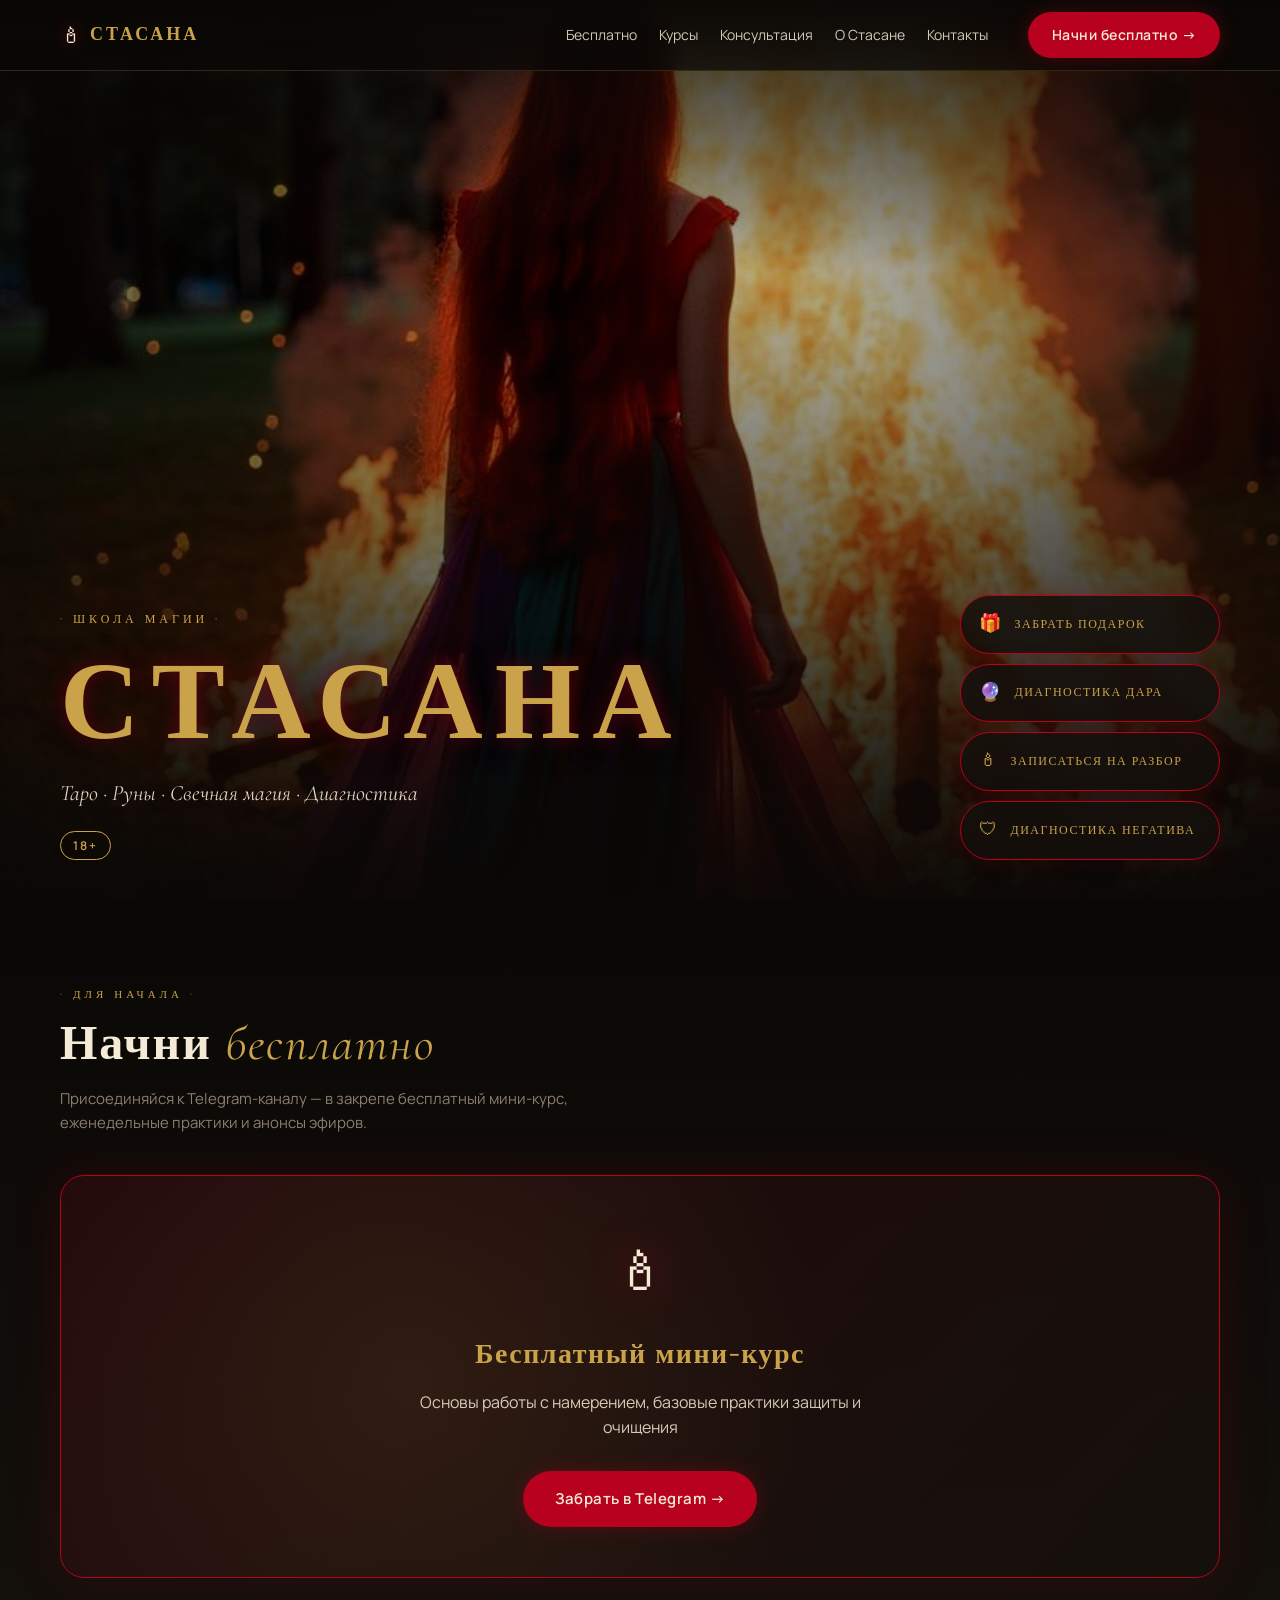
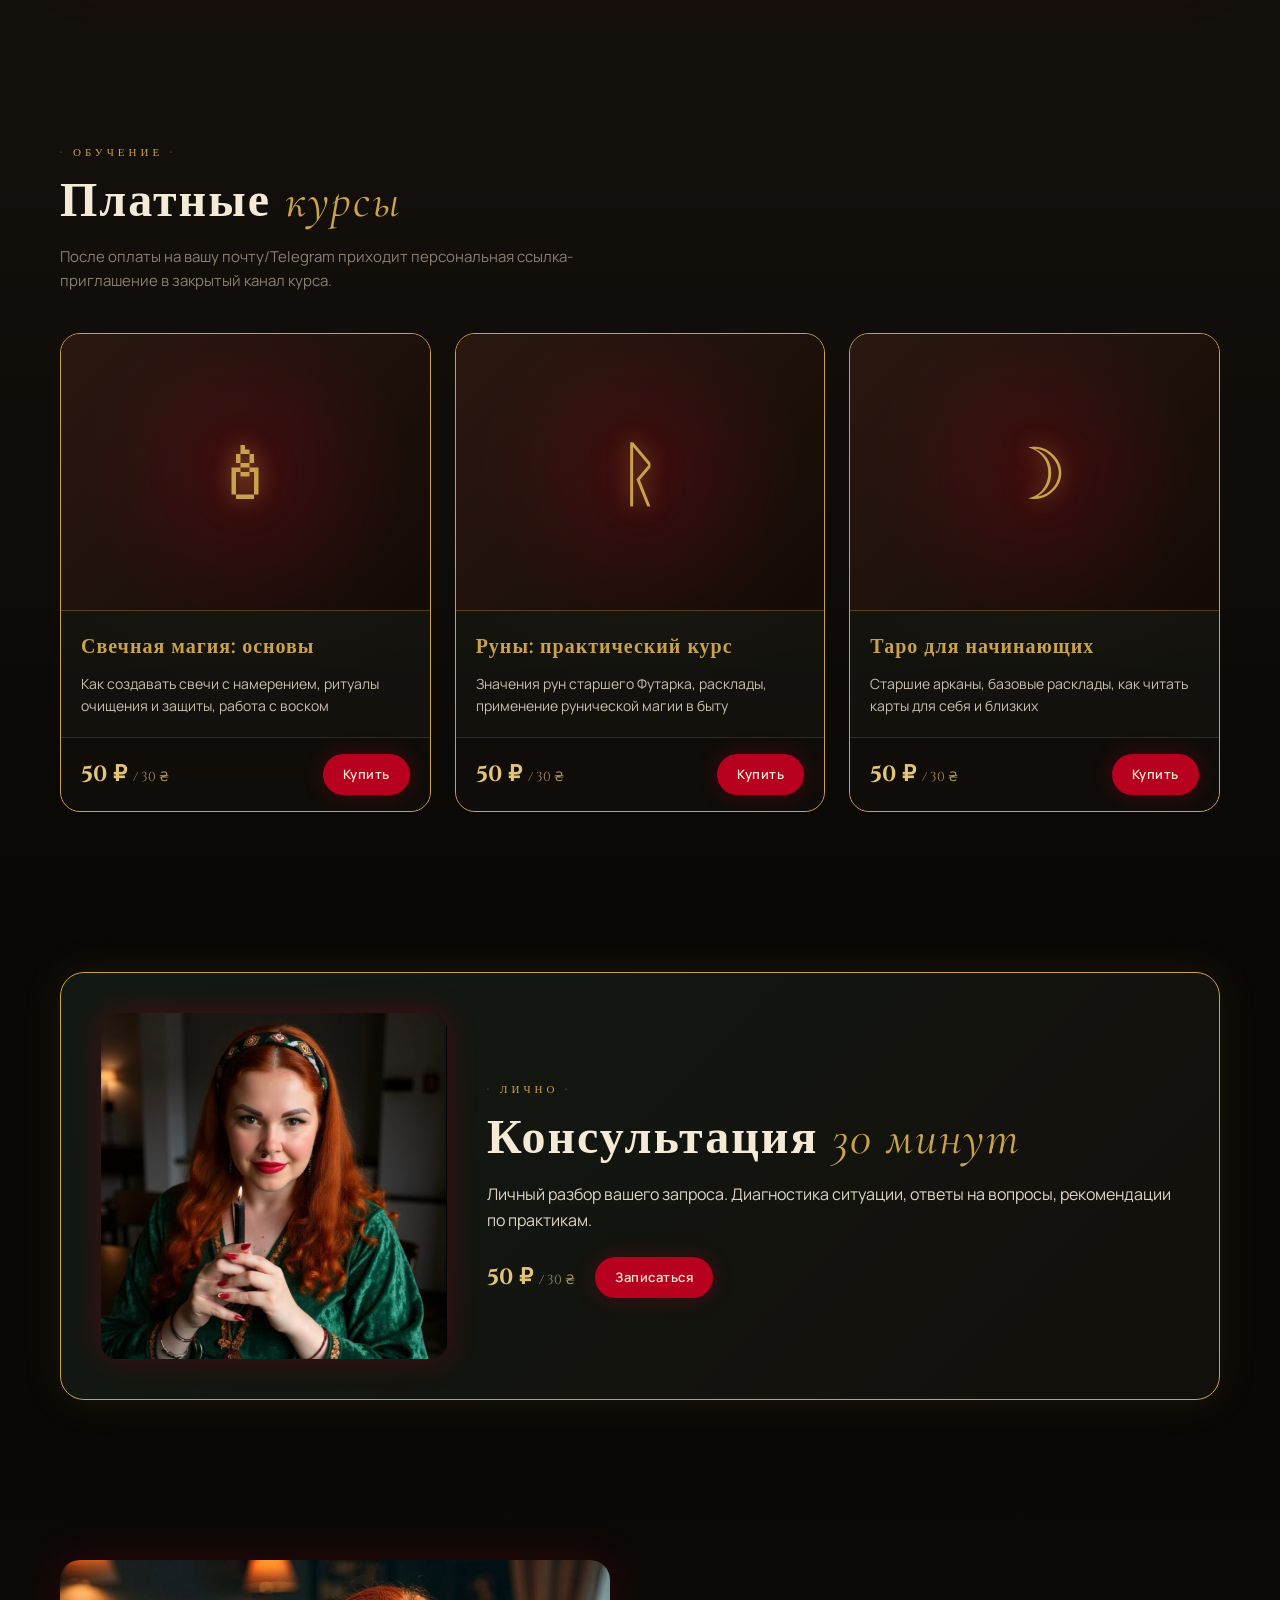
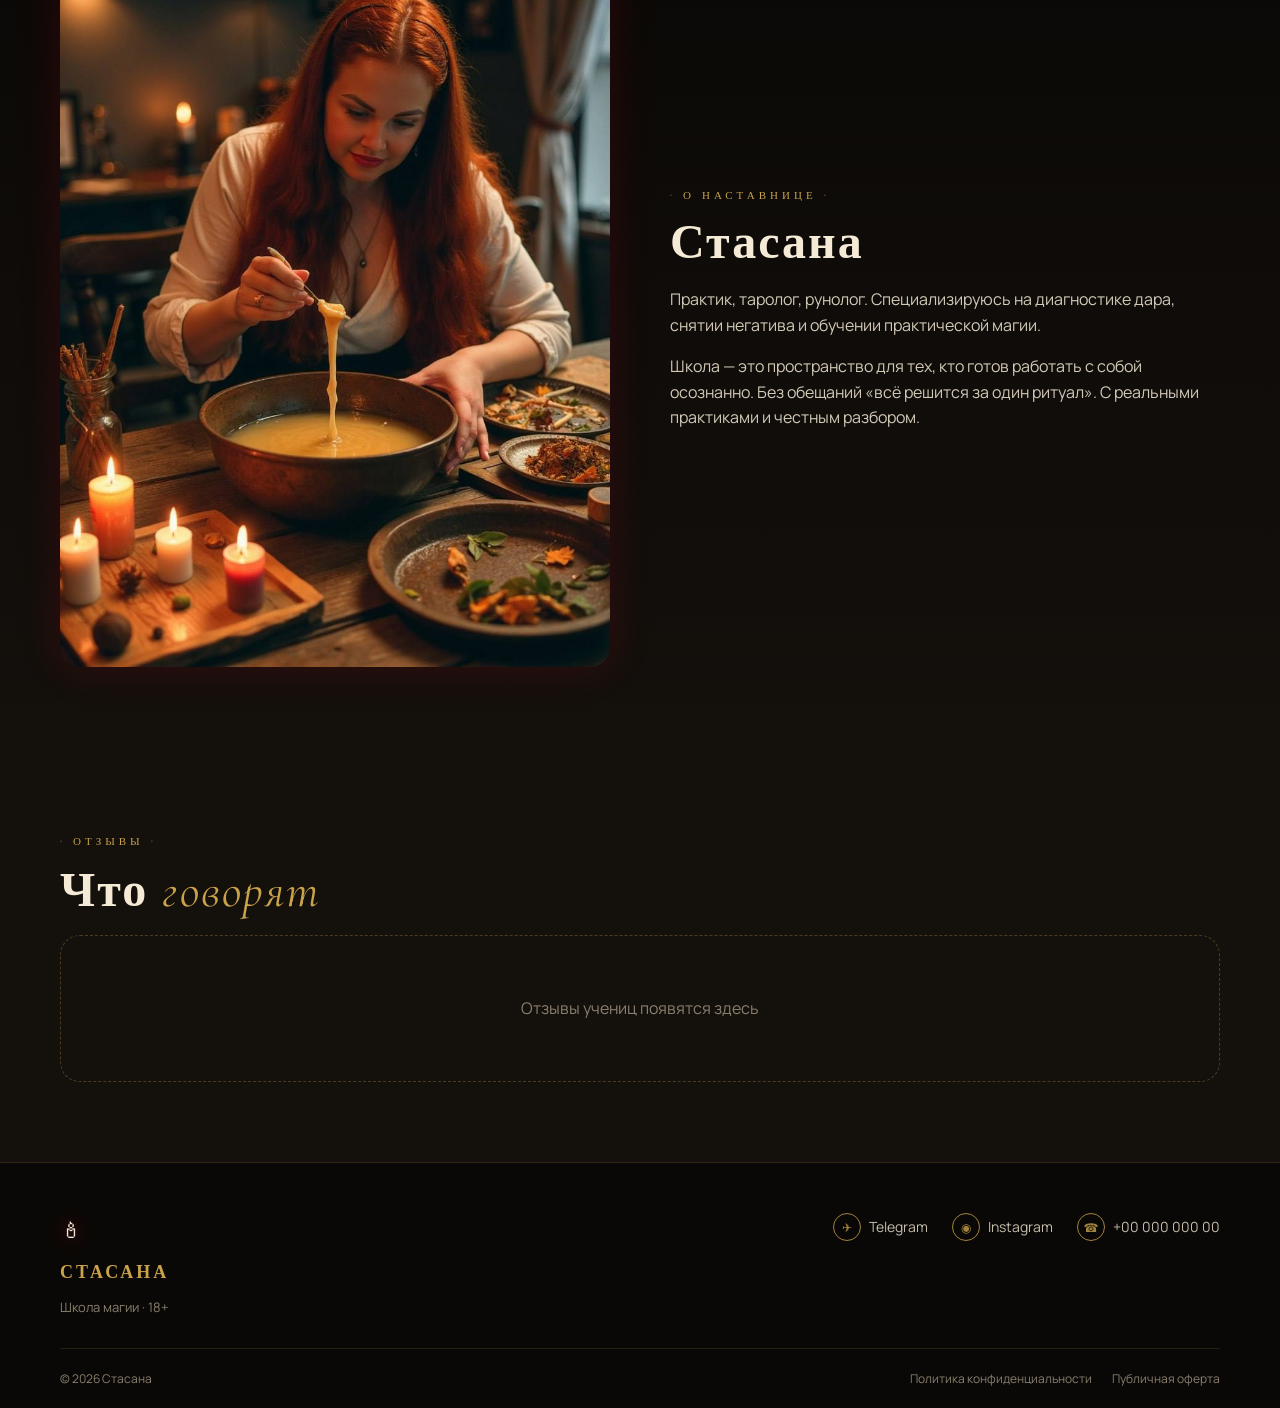
==== index.html @ 8d6b0bc3 "Локальные правки от 7 ноября (бэкап)" ====
<!doctype html>
<html lang="ru">
<head>
<meta charset="utf-8">
<meta name="viewport" content="width=device-width,initial-scale=1,viewport-fit=cover">
<meta name="theme-color" content="#0a0806">
<meta name="description" content="Школа магии Стасаны. Таро, руны, свечная магия, диагностика дара и ритуалы. 18+">
<title>Стасана · Школа магии</title>
<link rel="preconnect" href="https://fonts.googleapis.com">
<link rel="preconnect" href="https://fonts.gstatic.com" crossorigin>
<link href="https://fonts.googleapis.com/css2?family=Cinzel:wght@500;700&family=Cormorant+Garamond:ital,wght@0,400;0,600;1,400&family=Manrope:wght@400;500;600&display=swap" rel="stylesheet">
<link rel="stylesheet" href="styles.css">
</head>
<body>

<!-- ДВЕРИ: открываются сами при загрузке -->
<div class="doors" id="doors" aria-hidden="true">
  <div class="door door-left">
    <div class="door-ornament">
      <svg viewBox="0 0 100 300" xmlns="http://www.w3.org/2000/svg">
        <path d="M50 20 L80 50 L80 250 L50 280 L20 250 L20 50 Z" fill="none" stroke="#C9A24A" stroke-width="1.2"/>
        <circle cx="50" cy="90" r="18" fill="none" stroke="#C9A24A" stroke-width="1"/>
        <path d="M50 75 L65 90 L50 105 L35 90 Z" fill="none" stroke="#C9A24A" stroke-width="0.8"/>
        <circle cx="50" cy="90" r="4" fill="#C9A24A"/>
        <line x1="50" y1="130" x2="50" y2="230" stroke="#C9A24A" stroke-width="0.8"/>
        <circle cx="50" cy="150" r="3" fill="#C9A24A"/>
        <circle cx="50" cy="180" r="3" fill="#C9A24A"/>
        <circle cx="50" cy="210" r="3" fill="#C9A24A"/>
      </svg>
    </div>
    <div class="door-handle"></div>
  </div>
  <div class="door door-right">
    <div class="door-ornament">
      <svg viewBox="0 0 100 300" xmlns="http://www.w3.org/2000/svg">
        <path d="M50 20 L80 50 L80 250 L50 280 L20 250 L20 50 Z" fill="none" stroke="#C9A24A" stroke-width="1.2"/>
        <circle cx="50" cy="90" r="18" fill="none" stroke="#C9A24A" stroke-width="1"/>
        <path d="M50 75 L65 90 L50 105 L35 90 Z" fill="none" stroke="#C9A24A" stroke-width="0.8"/>
        <circle cx="50" cy="90" r="4" fill="#C9A24A"/>
        <line x1="50" y1="130" x2="50" y2="230" stroke="#C9A24A" stroke-width="0.8"/>
        <circle cx="50" cy="150" r="3" fill="#C9A24A"/>
        <circle cx="50" cy="180" r="3" fill="#C9A24A"/>
        <circle cx="50" cy="210" r="3" fill="#C9A24A"/>
      </svg>
    </div>
    <div class="door-handle"></div>
  </div>
</div>

<!-- ВЕРХНЯЯ НАВИГАЦИЯ (sticky) -->
<header class="header" id="header">
  <div class="header-inner">
    <a href="#top" class="brand">
      <span class="brand-flame">🕯</span>
      <span class="brand-name">СТАСАНА</span>
    </a>
    <nav class="nav" id="nav">
      <a href="#free">Бесплатно</a>
      <a href="#courses">Курсы</a>
      <a href="#consult">Консультация</a>
      <a href="#about">О Стасане</a>
      <a href="#contacts">Контакты</a>
    </nav>
    <a href="https://t.me/" target="_blank" rel="noopener" class="btn btn-free-top" id="free-top">Начни бесплатно →</a>
    <button class="burger" id="burger" aria-label="Меню" aria-expanded="false">
      <span></span><span></span><span></span>
    </button>
  </div>
</header>

<main id="top">

<!-- HERO: фото костра + имя + боковые CTA -->
<section class="hero">
  <div class="hero-bg">
    <img src="assets/stasana-fire-hero.jpg" alt="" class="hero-img">
    <div class="hero-vignette"></div>
  </div>
  <div class="hero-content">
    <div class="hero-text">
      <span class="hero-eyebrow">· Школа магии ·</span>
      <h1 class="hero-title">СТАСАНА</h1>
      <p class="hero-sub">Таро · Руны · Свечная магия · Диагностика</p>
      <span class="hero-age">18+</span>
    </div>
    <aside class="side-cta" aria-label="Быстрые действия">
      <a href="https://t.me/" target="_blank" rel="noopener" class="cta cta-gift">
        <span class="cta-icon">🎁</span>
        <span class="cta-label">Забрать подарок</span>
      </a>
      <a href="https://t.me/" target="_blank" rel="noopener" class="cta cta-diag">
        <span class="cta-icon">🔮</span>
        <span class="cta-label">Диагностика дара</span>
      </a>
      <a href="https://t.me/" target="_blank" rel="noopener" class="cta cta-razbor">
        <span class="cta-icon">🕯</span>
        <span class="cta-label">Записаться на разбор</span>
      </a>
      <a href="https://t.me/" target="_blank" rel="noopener" class="cta cta-neg">
        <span class="cta-icon">🛡</span>
        <span class="cta-label">Диагностика негатива</span>
      </a>
    </aside>
  </div>
</section>

<!-- БЕСПЛАТНО -->
<section class="section section-free" id="free">
  <div class="wrap">
    <span class="eyebrow">· Для начала ·</span>
    <h2 class="h2">Начни <em>бесплатно</em></h2>
    <p class="section-sub">Присоединяйся к Telegram-каналу — в закрепе бесплатный мини-курс, еженедельные практики и анонсы эфиров.</p>
    <div class="free-card">
      <div class="free-card-inner">
        <div class="free-icon">🕯</div>
        <h3>Бесплатный мини-курс</h3>
        <p>Основы работы с намерением, базовые практики защиты и очищения</p>
        <a href="https://t.me/" target="_blank" rel="noopener" class="btn btn-big">Забрать в Telegram →</a>
      </div>
    </div>
  </div>
</section>

<!-- ПЛАТНЫЕ КУРСЫ -->
<section class="section section-courses" id="courses">
  <div class="wrap">
    <span class="eyebrow">· Обучение ·</span>
    <h2 class="h2">Платные <em>курсы</em></h2>
    <p class="section-sub">После оплаты на вашу почту/Telegram приходит персональная ссылка-приглашение в закрытый канал курса.</p>
    <div class="courses-grid">
      <article class="course">
        <div class="course-art" data-course="candle">
          <span class="course-glyph">🕯</span>
        </div>
        <h3 class="course-title">Свечная магия: основы</h3>
        <p class="course-desc">Как создавать свечи с намерением, ритуалы очищения и защиты, работа с воском</p>
        <div class="course-foot">
          <span class="course-price">50 ₽ <small>/ 30 ₴</small></span>
          <button class="btn btn-buy" data-product="course_candle" data-name="Свечная магия: основы" data-price="50 ₽ / 30 ₴">Купить</button>
        </div>
      </article>
      <article class="course">
        <div class="course-art" data-course="runes">
          <span class="course-glyph">ᚱ</span>
        </div>
        <h3 class="course-title">Руны: практический курс</h3>
        <p class="course-desc">Значения рун старшего Футарка, расклады, применение рунической магии в быту</p>
        <div class="course-foot">
          <span class="course-price">50 ₽ <small>/ 30 ₴</small></span>
          <button class="btn btn-buy" data-product="course_runes" data-name="Руны: практический курс" data-price="50 ₽ / 30 ₴">Купить</button>
        </div>
      </article>
      <article class="course">
        <div class="course-art" data-course="tarot">
          <span class="course-glyph">☽</span>
        </div>
        <h3 class="course-title">Таро для начинающих</h3>
        <p class="course-desc">Старшие арканы, базовые расклады, как читать карты для себя и близких</p>
        <div class="course-foot">
          <span class="course-price">50 ₽ <small>/ 30 ₴</small></span>
          <button class="btn btn-buy" data-product="course_tarot" data-name="Таро для начинающих" data-price="50 ₽ / 30 ₴">Купить</button>
        </div>
      </article>
    </div>
  </div>
</section>

<!-- КОНСУЛЬТАЦИЯ -->
<section class="section section-consult" id="consult">
  <div class="wrap">
    <div class="consult-card">
      <div class="consult-photo">
        <img src="assets/stasana-portrait.png" alt="Стасана">
      </div>
      <div class="consult-body">
        <span class="eyebrow">· Лично ·</span>
        <h2 class="h2">Консультация <em>30 минут</em></h2>
        <p>Личный разбор вашего запроса. Диагностика ситуации, ответы на вопросы, рекомендации по практикам.</p>
        <div class="consult-foot">
          <span class="course-price">50 ₽ <small>/ 30 ₴</small></span>
          <button class="btn btn-buy btn-big" data-product="consult_30" data-name="Консультация 30 минут" data-price="50 ₽ / 30 ₴">Записаться</button>
        </div>
      </div>
    </div>
  </div>
</section>

<!-- О СТАСАНЕ -->
<section class="section section-about" id="about">
  <div class="wrap about-grid">
    <div class="about-photo">
      <img src="assets/stasana-candle-ritual.jpg" alt="Стасана за работой со свечами">
    </div>
    <div class="about-text">
      <span class="eyebrow">· О наставнице ·</span>
      <h2 class="h2">Стасана</h2>
      <p>Практик, таролог, рунолог. Специализируюсь на диагностике дара, снятии негатива и обучении практической магии.</p>
      <p>Школа — это пространство для тех, кто готов работать с собой осознанно. Без обещаний «всё решится за один ритуал». С реальными практиками и честным разбором.</p>
    </div>
  </div>
</section>

<!-- ОТЗЫВЫ -->
<section class="section section-reviews" id="reviews">
  <div class="wrap">
    <span class="eyebrow">· Отзывы ·</span>
    <h2 class="h2">Что <em>говорят</em></h2>
    <div class="reviews-placeholder">
      <p>Отзывы учениц появятся здесь</p>
    </div>
  </div>
</section>

<!-- ФУТЕР -->
<footer class="footer" id="contacts">
  <div class="wrap">
    <div class="footer-top">
      <div class="footer-brand">
        <span class="brand-flame">🕯</span>
        <span class="brand-name">СТАСАНА</span>
        <p class="footer-tag">Школа магии · 18+</p>
      </div>
      <div class="footer-links">
        <a href="https://t.me/" target="_blank" rel="noopener" class="social">
          <span class="social-icon">✈</span> Telegram
        </a>
        <a href="https://instagram.com/" target="_blank" rel="noopener" class="social">
          <span class="social-icon">◉</span> Instagram
        </a>
        <a href="tel:+00000000000" class="social">
          <span class="social-icon">☎</span> +00 000 000 00
        </a>
      </div>
    </div>
    <div class="footer-bottom">
      <span>© 2026 Стасана</span>
      <div class="footer-legal">
        <a href="privacy.html">Политика конфиденциальности</a>
        <a href="offer.html">Публичная оферта</a>
      </div>
    </div>
  </div>
</footer>

<!-- МОДАЛКА ПОКУПКИ -->
<div class="modal" id="modal" aria-hidden="true">
  <div class="modal-backdrop"></div>
  <div class="modal-box" role="dialog" aria-modal="true" aria-labelledby="modal-title">
    <button class="modal-close" id="modal-close" aria-label="Закрыть">×</button>
    <span class="eyebrow">· Оплата ·</span>
    <h3 id="modal-title">Купить</h3>
    <p class="modal-price" id="modal-price"></p>
    <form class="modal-form" id="buy-form">
      <label>
        <span>Ваше имя</span>
        <input type="text" name="name" required placeholder="Как к вам обращаться">
      </label>
      <label>
        <span>Telegram или e-mail</span>
        <input type="text" name="contact" required placeholder="@username или email">
      </label>
      <button type="submit" class="btn btn-big">Перейти к оплате →</button>
      <p class="modal-note">После оплаты вы получите ссылку-приглашение. Нажимая «Перейти к оплате», вы соглашаетесь с <a href="offer.html">офертой</a> и <a href="privacy.html">политикой конфиденциальности</a>. 18+</p>
    </form>
  </div>
</div>

<script src="app.js" defer></script>
</body>
</html>
---- styles.css ----
/* ============ ПАЛИТРА И БАЗА ============ */
:root {
  --bg: #0a0806;
  --bg-2: #14100c;
  --bg-velvet: #1a2a20;
  --red: #b8001f;
  --red-glow: #e01a38;
  --gold: #c9a24a;
  --gold-bright: #e4c479;
  --cream: #f4ead5;
  --muted: #8a7f6e;
  --door: #2a1810;
  --door-dark: #140a06;
}

* { box-sizing: border-box; margin: 0; padding: 0; }
html { scroll-behavior: smooth; }
body {
  background: var(--bg);
  color: var(--cream);
  font-family: 'Manrope', system-ui, -apple-system, sans-serif;
  font-size: 16px;
  line-height: 1.6;
  overflow-x: hidden;
  min-height: 100vh;
}

img { max-width: 100%; display: block; }
a { color: inherit; text-decoration: none; }
button { border: 0; background: 0; cursor: pointer; color: inherit; font: inherit; }

.wrap { max-width: 1200px; margin: 0 auto; padding: 0 20px; }

/* ============ ДВЕРИ (загрузка) ============ */
.doors {
  position: fixed; inset: 0; z-index: 9999;
  display: flex;
}
.door {
  position: relative;
  flex: 1;
  background:
    radial-gradient(ellipse at center, rgba(201,162,74,0.08) 0%, transparent 60%),
    linear-gradient(180deg, var(--door) 0%, var(--door-dark) 100%);
  border: 2px solid var(--gold);
  box-shadow:
    inset 0 0 60px rgba(0,0,0,0.6),
    inset 0 0 120px rgba(184,0,31,0.08);
  transition: transform 1.4s cubic-bezier(0.7, 0, 0.3, 1);
  overflow: hidden;
}
.door-left { transform-origin: left center; border-right: 1px solid var(--gold); }
.door-right { transform-origin: right center; border-left: 1px solid var(--gold); }

.door-ornament {
  position: absolute;
  top: 50%; left: 50%;
  transform: translate(-50%, -50%);
  width: 80px; height: 240px;
  opacity: 0.9;
}
.door-ornament svg { width: 100%; height: 100%; filter: drop-shadow(0 0 6px rgba(201,162,74,0.4)); }

.door-handle {
  position: absolute;
  top: 50%;
  width: 14px; height: 14px;
  background: var(--gold);
  border-radius: 50%;
  box-shadow: 0 0 20px rgba(201,162,74,0.7);
  transform: translateY(-50%);
}
.door-left .door-handle { right: 18px; }
.door-right .door-handle { left: 18px; }

.doors.open .door-left { transform: translateX(-100%); }
.doors.open .door-right { transform: translateX(100%); }
.doors.hidden { display: none; }

/* ============ ВЕРХНЯЯ НАВИГАЦИЯ ============ */
.header {
  position: fixed; top: 0; left: 0; right: 0;
  z-index: 100;
  background: linear-gradient(180deg, rgba(10,8,6,0.95) 0%, rgba(10,8,6,0.75) 100%);
  backdrop-filter: blur(10px);
  -webkit-backdrop-filter: blur(10px);
  border-bottom: 1px solid rgba(201,162,74,0.2);
}
.header-inner {
  max-width: 1200px; margin: 0 auto;
  padding: 12px 20px;
  display: flex; align-items: center; gap: 20px;
}
.brand { display: flex; align-items: center; gap: 8px; }
.brand-flame { font-size: 22px; filter: drop-shadow(0 0 8px rgba(184,0,31,0.8)); animation: flicker 2.5s infinite ease-in-out; }
.brand-name {
  font-family: 'Cinzel', serif;
  font-weight: 700;
  font-size: 18px;
  letter-spacing: 3px;
  color: var(--gold);
}

.nav { display: flex; gap: 22px; margin-left: auto; margin-right: 20px; }
.nav a {
  font-size: 14px;
  color: var(--cream);
  opacity: 0.85;
  transition: color 0.2s, opacity 0.2s;
  position: relative;
}
.nav a:hover { color: var(--gold); opacity: 1; }
.nav a::after {
  content: ''; position: absolute; left: 0; right: 0; bottom: -6px;
  height: 1px; background: var(--gold);
  transform: scaleX(0); transition: transform 0.3s;
}
.nav a:hover::after { transform: scaleX(1); }

.btn-free-top {
  background: var(--red);
  color: var(--cream);
  padding: 10px 18px;
  border-radius: 100px;
  font-weight: 600;
  font-size: 14px;
  letter-spacing: 0.5px;
  box-shadow: 0 0 20px rgba(184,0,31,0.4);
  transition: transform 0.2s, box-shadow 0.2s;
}
.btn-free-top:hover { transform: translateY(-1px); box-shadow: 0 0 30px rgba(224,26,56,0.6); }

.burger {
  display: none;
  width: 32px; height: 32px;
  flex-direction: column; justify-content: center; gap: 5px;
  padding: 0;
}
.burger span {
  display: block; width: 22px; height: 2px;
  background: var(--gold);
  margin: 0 auto;
  transition: transform 0.3s, opacity 0.3s;
}
.burger.open span:nth-child(1) { transform: translateY(7px) rotate(45deg); }
.burger.open span:nth-child(2) { opacity: 0; }
.burger.open span:nth-child(3) { transform: translateY(-7px) rotate(-45deg); }

/* ============ HERO ============ */
.hero {
  position: relative;
  min-height: 100vh;
  display: flex; align-items: flex-end;
  padding: 100px 0 40px;
  overflow: hidden;
}
.hero-bg {
  position: absolute; inset: 0;
  z-index: 0;
}
.hero-img {
  width: 100%; height: 100%;
  object-fit: cover;
  object-position: center;
  filter: brightness(0.7) contrast(1.1);
  animation: slowZoom 20s ease-in-out infinite alternate;
}
.hero-vignette {
  position: absolute; inset: 0;
  background:
    radial-gradient(ellipse at center, transparent 30%, rgba(10,8,6,0.85) 100%),
    linear-gradient(180deg, rgba(10,8,6,0.5) 0%, transparent 30%, rgba(10,8,6,0.95) 100%);
}

.hero-content {
  position: relative; z-index: 2;
  width: 100%;
  max-width: 1200px; margin: 0 auto;
  padding: 0 20px;
  display: flex; align-items: flex-end;
  gap: 40px;
}
.hero-text { flex: 1; opacity: 0; transform: translateY(20px); transition: opacity 1s, transform 1s; }
.hero-text.show { opacity: 1; transform: translateY(0); }

.hero-eyebrow {
  display: inline-block;
  font-family: 'Cinzel', serif;
  font-size: 12px;
  letter-spacing: 4px;
  color: var(--gold);
  margin-bottom: 20px;
  text-transform: uppercase;
}
.hero-title {
  font-family: 'Cinzel', serif;
  font-size: clamp(50px, 10vw, 110px);
  font-weight: 700;
  letter-spacing: clamp(4px, 1vw, 12px);
  color: var(--gold);
  text-shadow:
    0 0 20px rgba(184,0,31,0.5),
    0 4px 30px rgba(0,0,0,0.9);
  line-height: 1;
  margin-bottom: 16px;
}
.hero-sub {
  font-family: 'Cormorant Garamond', serif;
  font-size: clamp(16px, 2.5vw, 22px);
  font-style: italic;
  color: var(--cream);
  opacity: 0.9;
  margin-bottom: 20px;
}
.hero-age {
  display: inline-block;
  padding: 4px 12px;
  border: 1px solid var(--gold);
  color: var(--gold);
  font-size: 12px;
  font-weight: 600;
  letter-spacing: 2px;
  border-radius: 100px;
}

/* ============ БОКОВЫЕ CTA ============ */
.side-cta {
  display: flex; flex-direction: column; gap: 10px;
  width: 260px;
  opacity: 0; transform: translateX(30px);
  transition: opacity 0.8s 0.3s, transform 0.8s 0.3s;
}
.side-cta.show { opacity: 1; transform: translateX(0); }

.cta {
  display: flex; align-items: center; gap: 12px;
  padding: 14px 18px;
  background: rgba(20, 16, 12, 0.85);
  backdrop-filter: blur(8px);
  -webkit-backdrop-filter: blur(8px);
  border: 1px solid var(--red);
  border-radius: 100px;
  color: var(--gold);
  font-family: 'Cinzel', serif;
  font-size: 12px;
  font-weight: 500;
  letter-spacing: 1.5px;
  text-transform: uppercase;
  box-shadow: 0 0 20px rgba(184,0,31,0.15);
  transition: all 0.25s ease;
}
.cta:hover {
  background: var(--red);
  color: var(--cream);
  border-color: var(--gold);
  transform: translateX(-4px);
  box-shadow: 0 0 25px rgba(224,26,56,0.5);
}
.cta-icon { font-size: 18px; flex-shrink: 0; }
.cta-label { flex: 1; }

/* ============ СЕКЦИИ ============ */
.section { padding: 80px 0; position: relative; }
.eyebrow {
  display: inline-block;
  font-family: 'Cinzel', serif;
  font-size: 11px;
  letter-spacing: 4px;
  color: var(--gold);
  margin-bottom: 14px;
  text-transform: uppercase;
}
.h2 {
  font-family: 'Cinzel', serif;
  font-size: clamp(32px, 5vw, 48px);
  font-weight: 700;
  letter-spacing: 2px;
  color: var(--cream);
  margin-bottom: 16px;
  line-height: 1.1;
}
.h2 em {
  font-family: 'Cormorant Garamond', serif;
  font-style: italic;
  color: var(--gold);
  font-weight: 400;
}
.section-sub {
  color: var(--muted);
  max-width: 600px;
  margin-bottom: 40px;
  font-size: 15px;
}

/* ============ БЕСПЛАТНО ============ */
.section-free { background: linear-gradient(180deg, var(--bg) 0%, var(--bg-2) 100%); }
.free-card {
  background: linear-gradient(135deg, rgba(184,0,31,0.12) 0%, rgba(20,16,12,0.9) 100%);
  border: 1px solid var(--red);
  border-radius: 24px;
  padding: 50px 40px;
  text-align: center;
  position: relative;
  overflow: hidden;
  box-shadow: 0 0 50px rgba(184,0,31,0.15);
}
.free-card::before {
  content: ''; position: absolute; inset: 0;
  background: radial-gradient(circle at 30% 50%, rgba(201,162,74,0.1) 0%, transparent 50%);
  pointer-events: none;
}
.free-card-inner { position: relative; }
.free-icon { font-size: 54px; margin-bottom: 20px; filter: drop-shadow(0 0 20px rgba(184,0,31,0.8)); animation: flicker 2.5s infinite ease-in-out; }
.free-card h3 {
  font-family: 'Cinzel', serif;
  font-size: 28px;
  color: var(--gold);
  margin-bottom: 12px;
  letter-spacing: 1.5px;
}
.free-card p { color: var(--cream); opacity: 0.85; max-width: 500px; margin: 0 auto 30px; }

/* ============ КНОПКИ ============ */
.btn {
  display: inline-flex; align-items: center; justify-content: center;
  padding: 12px 24px;
  background: var(--red);
  color: var(--cream);
  border-radius: 100px;
  font-weight: 600;
  font-size: 14px;
  letter-spacing: 0.5px;
  text-align: center;
  transition: all 0.25s ease;
  box-shadow: 0 0 20px rgba(184,0,31,0.3);
}
.btn:hover {
  background: var(--red-glow);
  transform: translateY(-2px);
  box-shadow: 0 0 30px rgba(224,26,56,0.6);
}
.btn-big { padding: 16px 32px; font-size: 15px; }

/* ============ КУРСЫ ============ */
.section-courses {
  background:
    linear-gradient(180deg, var(--bg-2) 0%, var(--bg) 100%),
    radial-gradient(ellipse at top, rgba(26,42,32,0.3) 0%, transparent 60%);
}
.courses-grid {
  display: grid;
  grid-template-columns: repeat(auto-fit, minmax(280px, 1fr));
  gap: 24px;
}
.course {
  background: linear-gradient(180deg, rgba(26,42,32,0.4) 0%, rgba(20,16,12,0.9) 100%);
  border: 1px solid var(--gold);
  border-radius: 20px;
  overflow: hidden;
  display: flex; flex-direction: column;
  transition: all 0.3s ease;
  position: relative;
}
.course::before {
  content: ''; position: absolute; inset: 0;
  background: radial-gradient(circle at 50% 0%, rgba(201,162,74,0.1) 0%, transparent 70%);
  pointer-events: none;
}
.course:hover {
  transform: translateY(-6px);
  box-shadow: 0 20px 40px rgba(0,0,0,0.5), 0 0 30px rgba(201,162,74,0.2);
  border-color: var(--gold-bright);
}
.course-art {
  aspect-ratio: 4/3;
  display: flex; align-items: center; justify-content: center;
  background:
    radial-gradient(circle at center, rgba(184,0,31,0.2) 0%, transparent 70%),
    linear-gradient(135deg, var(--door) 0%, var(--door-dark) 100%);
  border-bottom: 1px solid rgba(201,162,74,0.3);
  position: relative;
}
.course-glyph {
  font-size: 72px;
  color: var(--gold);
  text-shadow: 0 0 20px rgba(201,162,74,0.6), 0 0 40px rgba(184,0,31,0.4);
  animation: flicker 3s infinite ease-in-out;
}
.course-title {
  font-family: 'Cinzel', serif;
  font-size: 20px;
  color: var(--gold);
  letter-spacing: 1px;
  padding: 20px 20px 10px;
}
.course-desc {
  color: var(--cream);
  opacity: 0.8;
  font-size: 14px;
  padding: 0 20px 20px;
  flex: 1;
}
.course-foot {
  display: flex; align-items: center; justify-content: space-between;
  padding: 16px 20px;
  border-top: 1px solid rgba(201,162,74,0.2);
  background: rgba(10,8,6,0.4);
}
.course-price {
  font-family: 'Cinzel', serif;
  font-size: 22px;
  color: var(--gold-bright);
  font-weight: 700;
}
.course-price small { font-size: 13px; opacity: 0.7; font-weight: 400; }

.btn-buy { padding: 10px 20px; font-size: 13px; }

/* ============ КОНСУЛЬТАЦИЯ ============ */
.section-consult { background: var(--bg); }
.consult-card {
  display: grid;
  grid-template-columns: 1fr 2fr;
  gap: 40px;
  align-items: center;
  background: linear-gradient(135deg, rgba(26,42,32,0.5) 0%, rgba(20,16,12,0.95) 100%);
  border: 1px solid var(--gold);
  border-radius: 24px;
  padding: 40px;
  box-shadow: 0 0 40px rgba(201,162,74,0.1);
}
.consult-photo {
  border-radius: 16px;
  overflow: hidden;
  aspect-ratio: 1;
  box-shadow: 0 0 30px rgba(184,0,31,0.3);
}
.consult-photo img { width: 100%; height: 100%; object-fit: cover; object-position: center top; }
.consult-body p { color: var(--cream); opacity: 0.9; margin-bottom: 24px; }
.consult-foot { display: flex; align-items: center; gap: 20px; flex-wrap: wrap; }

/* ============ О СТАСАНЕ ============ */
.section-about { background: linear-gradient(180deg, var(--bg) 0%, var(--bg-2) 100%); }
.about-grid {
  display: grid;
  grid-template-columns: 1fr 1fr;
  gap: 60px;
  align-items: center;
}
.about-photo {
  border-radius: 20px;
  overflow: hidden;
  box-shadow: 0 0 40px rgba(184,0,31,0.2);
}
.about-photo img { width: 100%; height: auto; }
.about-text p { color: var(--cream); opacity: 0.85; margin-bottom: 16px; font-size: 16px; }

/* ============ ОТЗЫВЫ ============ */
.section-reviews { background: var(--bg-2); }
.reviews-placeholder {
  text-align: center;
  padding: 60px 20px;
  border: 1px dashed rgba(201,162,74,0.3);
  border-radius: 20px;
  color: var(--muted);
}

/* ============ ФУТЕР ============ */
.footer {
  background: var(--bg);
  border-top: 1px solid rgba(201,162,74,0.2);
  padding: 50px 0 20px;
}
.footer-top {
  display: flex;
  justify-content: space-between;
  align-items: flex-start;
  gap: 40px;
  padding-bottom: 30px;
  border-bottom: 1px solid rgba(201,162,74,0.15);
  flex-wrap: wrap;
}
.footer-brand { display: flex; flex-direction: column; gap: 10px; }
.footer-tag { color: var(--muted); font-size: 13px; }
.footer-links { display: flex; gap: 24px; flex-wrap: wrap; }
.social {
  display: flex; align-items: center; gap: 8px;
  color: var(--cream);
  opacity: 0.8;
  transition: opacity 0.2s, color 0.2s;
  font-size: 14px;
}
.social:hover { color: var(--gold); opacity: 1; }
.social-icon {
  width: 28px; height: 28px;
  display: inline-flex; align-items: center; justify-content: center;
  border: 1px solid var(--gold);
  border-radius: 50%;
  font-size: 12px;
  color: var(--gold);
}
.footer-bottom {
  padding-top: 20px;
  display: flex; justify-content: space-between; align-items: center;
  color: var(--muted);
  font-size: 12px;
  flex-wrap: wrap;
  gap: 12px;
}
.footer-legal { display: flex; gap: 20px; }
.footer-legal a { color: var(--muted); transition: color 0.2s; }
.footer-legal a:hover { color: var(--gold); }

/* ============ МОДАЛКА ============ */
.modal {
  position: fixed; inset: 0;
  z-index: 1000;
  display: none;
  align-items: center; justify-content: center;
  padding: 20px;
}
.modal.open { display: flex; }
.modal-backdrop {
  position: absolute; inset: 0;
  background: rgba(10,8,6,0.85);
  backdrop-filter: blur(6px);
  -webkit-backdrop-filter: blur(6px);
}
.modal-box {
  position: relative;
  background: linear-gradient(135deg, var(--bg-2) 0%, var(--bg) 100%);
  border: 1px solid var(--gold);
  border-radius: 20px;
  padding: 40px 30px 30px;
  max-width: 440px; width: 100%;
  box-shadow: 0 0 60px rgba(201,162,74,0.2);
}
.modal-close {
  position: absolute; top: 12px; right: 16px;
  font-size: 28px; color: var(--gold);
  width: 36px; height: 36px;
  display: flex; align-items: center; justify-content: center;
}
.modal-price {
  font-family: 'Cinzel', serif;
  font-size: 24px;
  color: var(--gold-bright);
  margin-bottom: 20px;
}
.modal-form { display: flex; flex-direction: column; gap: 14px; }
.modal-form label { display: flex; flex-direction: column; gap: 6px; }
.modal-form label span { font-size: 12px; color: var(--muted); letter-spacing: 1px; text-transform: uppercase; }
.modal-form input {
  background: rgba(10,8,6,0.6);
  border: 1px solid rgba(201,162,74,0.4);
  border-radius: 10px;
  padding: 12px 14px;
  color: var(--cream);
  font: inherit;
  transition: border-color 0.2s;
}
.modal-form input:focus { outline: 0; border-color: var(--gold); }
.modal-note {
  font-size: 11px;
  color: var(--muted);
  text-align: center;
  margin-top: 8px;
  line-height: 1.5;
}
.modal-note a { color: var(--gold); text-decoration: underline; }

/* ============ СТРАНИЦЫ ДОКУМЕНТОВ ============ */
.legal-page {
  padding: 120px 0 80px;
  max-width: 800px;
  margin: 0 auto;
}
.legal-page h1 {
  font-family: 'Cinzel', serif;
  font-size: clamp(32px, 5vw, 42px);
  color: var(--gold);
  letter-spacing: 2px;
  margin-bottom: 20px;
}
.legal-page h2 {
  font-family: 'Cinzel', serif;
  font-size: 22px;
  color: var(--gold);
  letter-spacing: 1.5px;
  margin: 32px 0 12px;
}
.legal-page p, .legal-page li {
  color: var(--cream);
  opacity: 0.85;
  margin-bottom: 12px;
  font-size: 15px;
}
.legal-page ul { padding-left: 24px; margin-bottom: 16px; }
.legal-page a { color: var(--gold); text-decoration: underline; }

/* ============ АНИМАЦИИ ============ */
@keyframes flicker {
  0%, 100% { opacity: 1; filter: drop-shadow(0 0 8px rgba(184,0,31,0.8)); }
  50% { opacity: 0.85; filter: drop-shadow(0 0 14px rgba(224,26,56,1)); }
}
@keyframes slowZoom {
  from { transform: scale(1); }
  to { transform: scale(1.08); }
}

/* ============ МОБИЛЬНАЯ АДАПТАЦИЯ ============ */
@media (max-width: 860px) {
  .nav { display: none; }
  .nav.open {
    display: flex; flex-direction: column;
    position: fixed; top: 60px; left: 0; right: 0;
    background: var(--bg);
    border-bottom: 1px solid rgba(201,162,74,0.3);
    padding: 20px;
    gap: 16px;
    z-index: 99;
  }
  .burger { display: flex; margin-left: auto; }
  .btn-free-top { padding: 8px 14px; font-size: 12px; letter-spacing: 0.3px; }
  .brand-name { font-size: 15px; letter-spacing: 2px; }

  .hero-content { flex-direction: column; align-items: stretch; gap: 20px; padding-bottom: 20px; }
  .hero-text { text-align: center; }
  .side-cta {
    width: 100%;
    display: grid;
    grid-template-columns: 1fr 1fr;
    gap: 8px;
  }
  .cta {
    padding: 12px 10px;
    font-size: 10px;
    letter-spacing: 1px;
    flex-direction: column;
    text-align: center;
    gap: 6px;
    border-radius: 14px;
  }
  .cta-icon { font-size: 22px; }
  .cta:hover { transform: none; }

  .section { padding: 60px 0; }
  .free-card { padding: 40px 24px; }
  .consult-card { grid-template-columns: 1fr; padding: 30px 24px; gap: 24px; }
  .consult-photo { max-width: 240px; margin: 0 auto; }
  .about-grid { grid-template-columns: 1fr; gap: 30px; }
  .footer-top { flex-direction: column; }
}

@media (max-width: 480px) {
  .hero-title { letter-spacing: 6px; }
  .courses-grid { grid-template-columns: 1fr; }
}

@media (prefers-reduced-motion: reduce) {
  *, *::before, *::after {
    animation: none !important;
    transition: none !important;
  }
  .doors { display: none; }
}
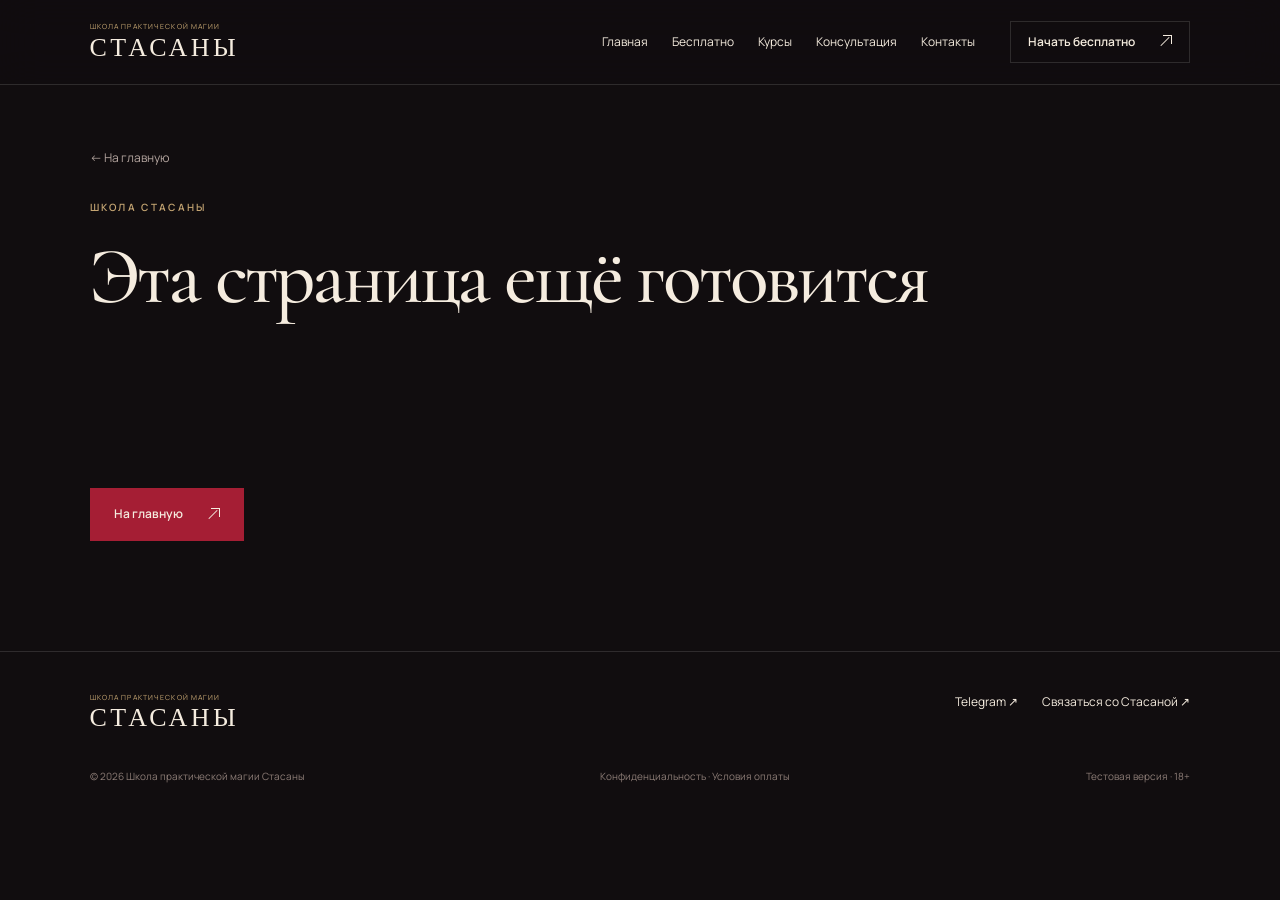
==== commit 524a1454: "Перенос живой версии сайта с chatgpt.site Co-Authored-By: Claude Opus 5.5 <noreply@anthropic.com>" ====
--- a/index.html
+++ b/index.html
@@ -1,270 +1 @@
-<!doctype html>
-<html lang="ru">
-<head>
-<meta charset="utf-8">
-<meta name="viewport" content="width=device-width,initial-scale=1,viewport-fit=cover">
-<meta name="theme-color" content="#0a0806">
-<meta name="description" content="Школа магии Стасаны. Таро, руны, свечная магия, диагностика дара и ритуалы. 18+">
-<title>Стасана · Школа магии</title>
-<link rel="preconnect" href="https://fonts.googleapis.com">
-<link rel="preconnect" href="https://fonts.gstatic.com" crossorigin>
-<link href="https://fonts.googleapis.com/css2?family=Cinzel:wght@500;700&family=Cormorant+Garamond:ital,wght@0,400;0,600;1,400&family=Manrope:wght@400;500;600&display=swap" rel="stylesheet">
-<link rel="stylesheet" href="styles.css">
-</head>
-<body>
-
-<!-- ДВЕРИ: открываются сами при загрузке -->
-<div class="doors" id="doors" aria-hidden="true">
-  <div class="door door-left">
-    <div class="door-ornament">
-      <svg viewBox="0 0 100 300" xmlns="http://www.w3.org/2000/svg">
-        <path d="M50 20 L80 50 L80 250 L50 280 L20 250 L20 50 Z" fill="none" stroke="#C9A24A" stroke-width="1.2"/>
-        <circle cx="50" cy="90" r="18" fill="none" stroke="#C9A24A" stroke-width="1"/>
-        <path d="M50 75 L65 90 L50 105 L35 90 Z" fill="none" stroke="#C9A24A" stroke-width="0.8"/>
-        <circle cx="50" cy="90" r="4" fill="#C9A24A"/>
-        <line x1="50" y1="130" x2="50" y2="230" stroke="#C9A24A" stroke-width="0.8"/>
-        <circle cx="50" cy="150" r="3" fill="#C9A24A"/>
-        <circle cx="50" cy="180" r="3" fill="#C9A24A"/>
-        <circle cx="50" cy="210" r="3" fill="#C9A24A"/>
-      </svg>
-    </div>
-    <div class="door-handle"></div>
-  </div>
-  <div class="door door-right">
-    <div class="door-ornament">
-      <svg viewBox="0 0 100 300" xmlns="http://www.w3.org/2000/svg">
-        <path d="M50 20 L80 50 L80 250 L50 280 L20 250 L20 50 Z" fill="none" stroke="#C9A24A" stroke-width="1.2"/>
-        <circle cx="50" cy="90" r="18" fill="none" stroke="#C9A24A" stroke-width="1"/>
-        <path d="M50 75 L65 90 L50 105 L35 90 Z" fill="none" stroke="#C9A24A" stroke-width="0.8"/>
-        <circle cx="50" cy="90" r="4" fill="#C9A24A"/>
-        <line x1="50" y1="130" x2="50" y2="230" stroke="#C9A24A" stroke-width="0.8"/>
-        <circle cx="50" cy="150" r="3" fill="#C9A24A"/>
-        <circle cx="50" cy="180" r="3" fill="#C9A24A"/>
-        <circle cx="50" cy="210" r="3" fill="#C9A24A"/>
-      </svg>
-    </div>
-    <div class="door-handle"></div>
-  </div>
-</div>
-
-<!-- ВЕРХНЯЯ НАВИГАЦИЯ (sticky) -->
-<header class="header" id="header">
-  <div class="header-inner">
-    <a href="#top" class="brand">
-      <span class="brand-flame">🕯</span>
-      <span class="brand-name">СТАСАНА</span>
-    </a>
-    <nav class="nav" id="nav">
-      <a href="#free">Бесплатно</a>
-      <a href="#courses">Курсы</a>
-      <a href="#consult">Консультация</a>
-      <a href="#about">О Стасане</a>
-      <a href="#contacts">Контакты</a>
-    </nav>
-    <a href="https://t.me/" target="_blank" rel="noopener" class="btn btn-free-top" id="free-top">Начни бесплатно →</a>
-    <button class="burger" id="burger" aria-label="Меню" aria-expanded="false">
-      <span></span><span></span><span></span>
-    </button>
-  </div>
-</header>
-
-<main id="top">
-
-<!-- HERO: фото костра + имя + боковые CTA -->
-<section class="hero">
-  <div class="hero-bg">
-    <img src="assets/stasana-fire-hero.jpg" alt="" class="hero-img">
-    <div class="hero-vignette"></div>
-  </div>
-  <div class="hero-content">
-    <div class="hero-text">
-      <span class="hero-eyebrow">· Школа магии ·</span>
-      <h1 class="hero-title">СТАСАНА</h1>
-      <p class="hero-sub">Таро · Руны · Свечная магия · Диагностика</p>
-      <span class="hero-age">18+</span>
-    </div>
-    <aside class="side-cta" aria-label="Быстрые действия">
-      <a href="https://t.me/" target="_blank" rel="noopener" class="cta cta-gift">
-        <span class="cta-icon">🎁</span>
-        <span class="cta-label">Забрать подарок</span>
-      </a>
-      <a href="https://t.me/" target="_blank" rel="noopener" class="cta cta-diag">
-        <span class="cta-icon">🔮</span>
-        <span class="cta-label">Диагностика дара</span>
-      </a>
-      <a href="https://t.me/" target="_blank" rel="noopener" class="cta cta-razbor">
-        <span class="cta-icon">🕯</span>
-        <span class="cta-label">Записаться на разбор</span>
-      </a>
-      <a href="https://t.me/" target="_blank" rel="noopener" class="cta cta-neg">
-        <span class="cta-icon">🛡</span>
-        <span class="cta-label">Диагностика негатива</span>
-      </a>
-    </aside>
-  </div>
-</section>
-
-<!-- БЕСПЛАТНО -->
-<section class="section section-free" id="free">
-  <div class="wrap">
-    <span class="eyebrow">· Для начала ·</span>
-    <h2 class="h2">Начни <em>бесплатно</em></h2>
-    <p class="section-sub">Присоединяйся к Telegram-каналу — в закрепе бесплатный мини-курс, еженедельные практики и анонсы эфиров.</p>
-    <div class="free-card">
-      <div class="free-card-inner">
-        <div class="free-icon">🕯</div>
-        <h3>Бесплатный мини-курс</h3>
-        <p>Основы работы с намерением, базовые практики защиты и очищения</p>
-        <a href="https://t.me/" target="_blank" rel="noopener" class="btn btn-big">Забрать в Telegram →</a>
-      </div>
-    </div>
-  </div>
-</section>
-
-<!-- ПЛАТНЫЕ КУРСЫ -->
-<section class="section section-courses" id="courses">
-  <div class="wrap">
-    <span class="eyebrow">· Обучение ·</span>
-    <h2 class="h2">Платные <em>курсы</em></h2>
-    <p class="section-sub">После оплаты на вашу почту/Telegram приходит персональная ссылка-приглашение в закрытый канал курса.</p>
-    <div class="courses-grid">
-      <article class="course">
-        <div class="course-art" data-course="candle">
-          <span class="course-glyph">🕯</span>
-        </div>
-        <h3 class="course-title">Свечная магия: основы</h3>
-        <p class="course-desc">Как создавать свечи с намерением, ритуалы очищения и защиты, работа с воском</p>
-        <div class="course-foot">
-          <span class="course-price">50 ₽ <small>/ 30 ₴</small></span>
-          <button class="btn btn-buy" data-product="course_candle" data-name="Свечная магия: основы" data-price="50 ₽ / 30 ₴">Купить</button>
-        </div>
-      </article>
-      <article class="course">
-        <div class="course-art" data-course="runes">
-          <span class="course-glyph">ᚱ</span>
-        </div>
-        <h3 class="course-title">Руны: практический курс</h3>
-        <p class="course-desc">Значения рун старшего Футарка, расклады, применение рунической магии в быту</p>
-        <div class="course-foot">
-          <span class="course-price">50 ₽ <small>/ 30 ₴</small></span>
-          <button class="btn btn-buy" data-product="course_runes" data-name="Руны: практический курс" data-price="50 ₽ / 30 ₴">Купить</button>
-        </div>
-      </article>
-      <article class="course">
-        <div class="course-art" data-course="tarot">
-          <span class="course-glyph">☽</span>
-        </div>
-        <h3 class="course-title">Таро для начинающих</h3>
-        <p class="course-desc">Старшие арканы, базовые расклады, как читать карты для себя и близких</p>
-        <div class="course-foot">
-          <span class="course-price">50 ₽ <small>/ 30 ₴</small></span>
-          <button class="btn btn-buy" data-product="course_tarot" data-name="Таро для начинающих" data-price="50 ₽ / 30 ₴">Купить</button>
-        </div>
-      </article>
-    </div>
-  </div>
-</section>
-
-<!-- КОНСУЛЬТАЦИЯ -->
-<section class="section section-consult" id="consult">
-  <div class="wrap">
-    <div class="consult-card">
-      <div class="consult-photo">
-        <img src="assets/stasana-portrait.png" alt="Стасана">
-      </div>
-      <div class="consult-body">
-        <span class="eyebrow">· Лично ·</span>
-        <h2 class="h2">Консультация <em>30 минут</em></h2>
-        <p>Личный разбор вашего запроса. Диагностика ситуации, ответы на вопросы, рекомендации по практикам.</p>
-        <div class="consult-foot">
-          <span class="course-price">50 ₽ <small>/ 30 ₴</small></span>
-          <button class="btn btn-buy btn-big" data-product="consult_30" data-name="Консультация 30 минут" data-price="50 ₽ / 30 ₴">Записаться</button>
-        </div>
-      </div>
-    </div>
-  </div>
-</section>
-
-<!-- О СТАСАНЕ -->
-<section class="section section-about" id="about">
-  <div class="wrap about-grid">
-    <div class="about-photo">
-      <img src="assets/stasana-candle-ritual.jpg" alt="Стасана за работой со свечами">
-    </div>
-    <div class="about-text">
-      <span class="eyebrow">· О наставнице ·</span>
-      <h2 class="h2">Стасана</h2>
-      <p>Практик, таролог, рунолог. Специализируюсь на диагностике дара, снятии негатива и обучении практической магии.</p>
-      <p>Школа — это пространство для тех, кто готов работать с собой осознанно. Без обещаний «всё решится за один ритуал». С реальными практиками и честным разбором.</p>
-    </div>
-  </div>
-</section>
-
-<!-- ОТЗЫВЫ -->
-<section class="section section-reviews" id="reviews">
-  <div class="wrap">
-    <span class="eyebrow">· Отзывы ·</span>
-    <h2 class="h2">Что <em>говорят</em></h2>
-    <div class="reviews-placeholder">
-      <p>Отзывы учениц появятся здесь</p>
-    </div>
-  </div>
-</section>
-
-<!-- ФУТЕР -->
-<footer class="footer" id="contacts">
-  <div class="wrap">
-    <div class="footer-top">
-      <div class="footer-brand">
-        <span class="brand-flame">🕯</span>
-        <span class="brand-name">СТАСАНА</span>
-        <p class="footer-tag">Школа магии · 18+</p>
-      </div>
-      <div class="footer-links">
-        <a href="https://t.me/" target="_blank" rel="noopener" class="social">
-          <span class="social-icon">✈</span> Telegram
-        </a>
-        <a href="https://instagram.com/" target="_blank" rel="noopener" class="social">
-          <span class="social-icon">◉</span> Instagram
-        </a>
-        <a href="tel:+00000000000" class="social">
-          <span class="social-icon">☎</span> +00 000 000 00
-        </a>
-      </div>
-    </div>
-    <div class="footer-bottom">
-      <span>© 2026 Стасана</span>
-      <div class="footer-legal">
-        <a href="privacy.html">Политика конфиденциальности</a>
-        <a href="offer.html">Публичная оферта</a>
-      </div>
-    </div>
-  </div>
-</footer>
-
-<!-- МОДАЛКА ПОКУПКИ -->
-<div class="modal" id="modal" aria-hidden="true">
-  <div class="modal-backdrop"></div>
-  <div class="modal-box" role="dialog" aria-modal="true" aria-labelledby="modal-title">
-    <button class="modal-close" id="modal-close" aria-label="Закрыть">×</button>
-    <span class="eyebrow">· Оплата ·</span>
-    <h3 id="modal-title">Купить</h3>
-    <p class="modal-price" id="modal-price"></p>
-    <form class="modal-form" id="buy-form">
-      <label>
-        <span>Ваше имя</span>
-        <input type="text" name="name" required placeholder="Как к вам обращаться">
-      </label>
-      <label>
-        <span>Telegram или e-mail</span>
-        <input type="text" name="contact" required placeholder="@username или email">
-      </label>
-      <button type="submit" class="btn btn-big">Перейти к оплате →</button>
-      <p class="modal-note">После оплаты вы получите ссылку-приглашение. Нажимая «Перейти к оплате», вы соглашаетесь с <a href="offer.html">офертой</a> и <a href="privacy.html">политикой конфиденциальности</a>. 18+</p>
-    </form>
-  </div>
-</div>
-
-<script src="app.js" defer></script>
-</body>
-</html>
+<!doctype html><html lang="ru"><head><meta charset="utf-8"><meta name="viewport" content="width=device-width,initial-scale=1"><meta name="theme-color" content="#100c0d"><title>Стасана — школа практической магии</title><meta name="description" content="Практическая магия со Стасаной. Бесплатный мини-курс, обучение Таро, рунам и свечной магии, личные консультации."><link rel="stylesheet" href="styles.css"><link rel="stylesheet" href="redesign.css"><script src="app.js" defer></script></head><body><div id="app"></div><dialog id="checkout"></dialog><div id="toast" role="status"></div></body></html>
--- a/styles.css
+++ b/styles.css
@@ -1,666 +1,3 @@
-/* ============ ПАЛИТРА И БАЗА ============ */
-:root {
-  --bg: #0a0806;
-  --bg-2: #14100c;
-  --bg-velvet: #1a2a20;
-  --red: #b8001f;
-  --red-glow: #e01a38;
-  --gold: #c9a24a;
-  --gold-bright: #e4c479;
-  --cream: #f4ead5;
-  --muted: #8a7f6e;
-  --door: #2a1810;
-  --door-dark: #140a06;
-}
-
-* { box-sizing: border-box; margin: 0; padding: 0; }
-html { scroll-behavior: smooth; }
-body {
-  background: var(--bg);
-  color: var(--cream);
-  font-family: 'Manrope', system-ui, -apple-system, sans-serif;
-  font-size: 16px;
-  line-height: 1.6;
-  overflow-x: hidden;
-  min-height: 100vh;
-}
-
-img { max-width: 100%; display: block; }
-a { color: inherit; text-decoration: none; }
-button { border: 0; background: 0; cursor: pointer; color: inherit; font: inherit; }
-
-.wrap { max-width: 1200px; margin: 0 auto; padding: 0 20px; }
-
-/* ============ ДВЕРИ (загрузка) ============ */
-.doors {
-  position: fixed; inset: 0; z-index: 9999;
-  display: flex;
-}
-.door {
-  position: relative;
-  flex: 1;
-  background:
-    radial-gradient(ellipse at center, rgba(201,162,74,0.08) 0%, transparent 60%),
-    linear-gradient(180deg, var(--door) 0%, var(--door-dark) 100%);
-  border: 2px solid var(--gold);
-  box-shadow:
-    inset 0 0 60px rgba(0,0,0,0.6),
-    inset 0 0 120px rgba(184,0,31,0.08);
-  transition: transform 1.4s cubic-bezier(0.7, 0, 0.3, 1);
-  overflow: hidden;
-}
-.door-left { transform-origin: left center; border-right: 1px solid var(--gold); }
-.door-right { transform-origin: right center; border-left: 1px solid var(--gold); }
-
-.door-ornament {
-  position: absolute;
-  top: 50%; left: 50%;
-  transform: translate(-50%, -50%);
-  width: 80px; height: 240px;
-  opacity: 0.9;
-}
-.door-ornament svg { width: 100%; height: 100%; filter: drop-shadow(0 0 6px rgba(201,162,74,0.4)); }
-
-.door-handle {
-  position: absolute;
-  top: 50%;
-  width: 14px; height: 14px;
-  background: var(--gold);
-  border-radius: 50%;
-  box-shadow: 0 0 20px rgba(201,162,74,0.7);
-  transform: translateY(-50%);
-}
-.door-left .door-handle { right: 18px; }
-.door-right .door-handle { left: 18px; }
-
-.doors.open .door-left { transform: translateX(-100%); }
-.doors.open .door-right { transform: translateX(100%); }
-.doors.hidden { display: none; }
-
-/* ============ ВЕРХНЯЯ НАВИГАЦИЯ ============ */
-.header {
-  position: fixed; top: 0; left: 0; right: 0;
-  z-index: 100;
-  background: linear-gradient(180deg, rgba(10,8,6,0.95) 0%, rgba(10,8,6,0.75) 100%);
-  backdrop-filter: blur(10px);
-  -webkit-backdrop-filter: blur(10px);
-  border-bottom: 1px solid rgba(201,162,74,0.2);
-}
-.header-inner {
-  max-width: 1200px; margin: 0 auto;
-  padding: 12px 20px;
-  display: flex; align-items: center; gap: 20px;
-}
-.brand { display: flex; align-items: center; gap: 8px; }
-.brand-flame { font-size: 22px; filter: drop-shadow(0 0 8px rgba(184,0,31,0.8)); animation: flicker 2.5s infinite ease-in-out; }
-.brand-name {
-  font-family: 'Cinzel', serif;
-  font-weight: 700;
-  font-size: 18px;
-  letter-spacing: 3px;
-  color: var(--gold);
-}
-
-.nav { display: flex; gap: 22px; margin-left: auto; margin-right: 20px; }
-.nav a {
-  font-size: 14px;
-  color: var(--cream);
-  opacity: 0.85;
-  transition: color 0.2s, opacity 0.2s;
-  position: relative;
-}
-.nav a:hover { color: var(--gold); opacity: 1; }
-.nav a::after {
-  content: ''; position: absolute; left: 0; right: 0; bottom: -6px;
-  height: 1px; background: var(--gold);
-  transform: scaleX(0); transition: transform 0.3s;
-}
-.nav a:hover::after { transform: scaleX(1); }
-
-.btn-free-top {
-  background: var(--red);
-  color: var(--cream);
-  padding: 10px 18px;
-  border-radius: 100px;
-  font-weight: 600;
-  font-size: 14px;
-  letter-spacing: 0.5px;
-  box-shadow: 0 0 20px rgba(184,0,31,0.4);
-  transition: transform 0.2s, box-shadow 0.2s;
-}
-.btn-free-top:hover { transform: translateY(-1px); box-shadow: 0 0 30px rgba(224,26,56,0.6); }
-
-.burger {
-  display: none;
-  width: 32px; height: 32px;
-  flex-direction: column; justify-content: center; gap: 5px;
-  padding: 0;
-}
-.burger span {
-  display: block; width: 22px; height: 2px;
-  background: var(--gold);
-  margin: 0 auto;
-  transition: transform 0.3s, opacity 0.3s;
-}
-.burger.open span:nth-child(1) { transform: translateY(7px) rotate(45deg); }
-.burger.open span:nth-child(2) { opacity: 0; }
-.burger.open span:nth-child(3) { transform: translateY(-7px) rotate(-45deg); }
-
-/* ============ HERO ============ */
-.hero {
-  position: relative;
-  min-height: 100vh;
-  display: flex; align-items: flex-end;
-  padding: 100px 0 40px;
-  overflow: hidden;
-}
-.hero-bg {
-  position: absolute; inset: 0;
-  z-index: 0;
-}
-.hero-img {
-  width: 100%; height: 100%;
-  object-fit: cover;
-  object-position: center;
-  filter: brightness(0.7) contrast(1.1);
-  animation: slowZoom 20s ease-in-out infinite alternate;
-}
-.hero-vignette {
-  position: absolute; inset: 0;
-  background:
-    radial-gradient(ellipse at center, transparent 30%, rgba(10,8,6,0.85) 100%),
-    linear-gradient(180deg, rgba(10,8,6,0.5) 0%, transparent 30%, rgba(10,8,6,0.95) 100%);
-}
-
-.hero-content {
-  position: relative; z-index: 2;
-  width: 100%;
-  max-width: 1200px; margin: 0 auto;
-  padding: 0 20px;
-  display: flex; align-items: flex-end;
-  gap: 40px;
-}
-.hero-text { flex: 1; opacity: 0; transform: translateY(20px); transition: opacity 1s, transform 1s; }
-.hero-text.show { opacity: 1; transform: translateY(0); }
-
-.hero-eyebrow {
-  display: inline-block;
-  font-family: 'Cinzel', serif;
-  font-size: 12px;
-  letter-spacing: 4px;
-  color: var(--gold);
-  margin-bottom: 20px;
-  text-transform: uppercase;
-}
-.hero-title {
-  font-family: 'Cinzel', serif;
-  font-size: clamp(50px, 10vw, 110px);
-  font-weight: 700;
-  letter-spacing: clamp(4px, 1vw, 12px);
-  color: var(--gold);
-  text-shadow:
-    0 0 20px rgba(184,0,31,0.5),
-    0 4px 30px rgba(0,0,0,0.9);
-  line-height: 1;
-  margin-bottom: 16px;
-}
-.hero-sub {
-  font-family: 'Cormorant Garamond', serif;
-  font-size: clamp(16px, 2.5vw, 22px);
-  font-style: italic;
-  color: var(--cream);
-  opacity: 0.9;
-  margin-bottom: 20px;
-}
-.hero-age {
-  display: inline-block;
-  padding: 4px 12px;
-  border: 1px solid var(--gold);
-  color: var(--gold);
-  font-size: 12px;
-  font-weight: 600;
-  letter-spacing: 2px;
-  border-radius: 100px;
-}
-
-/* ============ БОКОВЫЕ CTA ============ */
-.side-cta {
-  display: flex; flex-direction: column; gap: 10px;
-  width: 260px;
-  opacity: 0; transform: translateX(30px);
-  transition: opacity 0.8s 0.3s, transform 0.8s 0.3s;
-}
-.side-cta.show { opacity: 1; transform: translateX(0); }
-
-.cta {
-  display: flex; align-items: center; gap: 12px;
-  padding: 14px 18px;
-  background: rgba(20, 16, 12, 0.85);
-  backdrop-filter: blur(8px);
-  -webkit-backdrop-filter: blur(8px);
-  border: 1px solid var(--red);
-  border-radius: 100px;
-  color: var(--gold);
-  font-family: 'Cinzel', serif;
-  font-size: 12px;
-  font-weight: 500;
-  letter-spacing: 1.5px;
-  text-transform: uppercase;
-  box-shadow: 0 0 20px rgba(184,0,31,0.15);
-  transition: all 0.25s ease;
-}
-.cta:hover {
-  background: var(--red);
-  color: var(--cream);
-  border-color: var(--gold);
-  transform: translateX(-4px);
-  box-shadow: 0 0 25px rgba(224,26,56,0.5);
-}
-.cta-icon { font-size: 18px; flex-shrink: 0; }
-.cta-label { flex: 1; }
-
-/* ============ СЕКЦИИ ============ */
-.section { padding: 80px 0; position: relative; }
-.eyebrow {
-  display: inline-block;
-  font-family: 'Cinzel', serif;
-  font-size: 11px;
-  letter-spacing: 4px;
-  color: var(--gold);
-  margin-bottom: 14px;
-  text-transform: uppercase;
-}
-.h2 {
-  font-family: 'Cinzel', serif;
-  font-size: clamp(32px, 5vw, 48px);
-  font-weight: 700;
-  letter-spacing: 2px;
-  color: var(--cream);
-  margin-bottom: 16px;
-  line-height: 1.1;
-}
-.h2 em {
-  font-family: 'Cormorant Garamond', serif;
-  font-style: italic;
-  color: var(--gold);
-  font-weight: 400;
-}
-.section-sub {
-  color: var(--muted);
-  max-width: 600px;
-  margin-bottom: 40px;
-  font-size: 15px;
-}
-
-/* ============ БЕСПЛАТНО ============ */
-.section-free { background: linear-gradient(180deg, var(--bg) 0%, var(--bg-2) 100%); }
-.free-card {
-  background: linear-gradient(135deg, rgba(184,0,31,0.12) 0%, rgba(20,16,12,0.9) 100%);
-  border: 1px solid var(--red);
-  border-radius: 24px;
-  padding: 50px 40px;
-  text-align: center;
-  position: relative;
-  overflow: hidden;
-  box-shadow: 0 0 50px rgba(184,0,31,0.15);
-}
-.free-card::before {
-  content: ''; position: absolute; inset: 0;
-  background: radial-gradient(circle at 30% 50%, rgba(201,162,74,0.1) 0%, transparent 50%);
-  pointer-events: none;
-}
-.free-card-inner { position: relative; }
-.free-icon { font-size: 54px; margin-bottom: 20px; filter: drop-shadow(0 0 20px rgba(184,0,31,0.8)); animation: flicker 2.5s infinite ease-in-out; }
-.free-card h3 {
-  font-family: 'Cinzel', serif;
-  font-size: 28px;
-  color: var(--gold);
-  margin-bottom: 12px;
-  letter-spacing: 1.5px;
-}
-.free-card p { color: var(--cream); opacity: 0.85; max-width: 500px; margin: 0 auto 30px; }
-
-/* ============ КНОПКИ ============ */
-.btn {
-  display: inline-flex; align-items: center; justify-content: center;
-  padding: 12px 24px;
-  background: var(--red);
-  color: var(--cream);
-  border-radius: 100px;
-  font-weight: 600;
-  font-size: 14px;
-  letter-spacing: 0.5px;
-  text-align: center;
-  transition: all 0.25s ease;
-  box-shadow: 0 0 20px rgba(184,0,31,0.3);
-}
-.btn:hover {
-  background: var(--red-glow);
-  transform: translateY(-2px);
-  box-shadow: 0 0 30px rgba(224,26,56,0.6);
-}
-.btn-big { padding: 16px 32px; font-size: 15px; }
-
-/* ============ КУРСЫ ============ */
-.section-courses {
-  background:
-    linear-gradient(180deg, var(--bg-2) 0%, var(--bg) 100%),
-    radial-gradient(ellipse at top, rgba(26,42,32,0.3) 0%, transparent 60%);
-}
-.courses-grid {
-  display: grid;
-  grid-template-columns: repeat(auto-fit, minmax(280px, 1fr));
-  gap: 24px;
-}
-.course {
-  background: linear-gradient(180deg, rgba(26,42,32,0.4) 0%, rgba(20,16,12,0.9) 100%);
-  border: 1px solid var(--gold);
-  border-radius: 20px;
-  overflow: hidden;
-  display: flex; flex-direction: column;
-  transition: all 0.3s ease;
-  position: relative;
-}
-.course::before {
-  content: ''; position: absolute; inset: 0;
-  background: radial-gradient(circle at 50% 0%, rgba(201,162,74,0.1) 0%, transparent 70%);
-  pointer-events: none;
-}
-.course:hover {
-  transform: translateY(-6px);
-  box-shadow: 0 20px 40px rgba(0,0,0,0.5), 0 0 30px rgba(201,162,74,0.2);
-  border-color: var(--gold-bright);
-}
-.course-art {
-  aspect-ratio: 4/3;
-  display: flex; align-items: center; justify-content: center;
-  background:
-    radial-gradient(circle at center, rgba(184,0,31,0.2) 0%, transparent 70%),
-    linear-gradient(135deg, var(--door) 0%, var(--door-dark) 100%);
-  border-bottom: 1px solid rgba(201,162,74,0.3);
-  position: relative;
-}
-.course-glyph {
-  font-size: 72px;
-  color: var(--gold);
-  text-shadow: 0 0 20px rgba(201,162,74,0.6), 0 0 40px rgba(184,0,31,0.4);
-  animation: flicker 3s infinite ease-in-out;
-}
-.course-title {
-  font-family: 'Cinzel', serif;
-  font-size: 20px;
-  color: var(--gold);
-  letter-spacing: 1px;
-  padding: 20px 20px 10px;
-}
-.course-desc {
-  color: var(--cream);
-  opacity: 0.8;
-  font-size: 14px;
-  padding: 0 20px 20px;
-  flex: 1;
-}
-.course-foot {
-  display: flex; align-items: center; justify-content: space-between;
-  padding: 16px 20px;
-  border-top: 1px solid rgba(201,162,74,0.2);
-  background: rgba(10,8,6,0.4);
-}
-.course-price {
-  font-family: 'Cinzel', serif;
-  font-size: 22px;
-  color: var(--gold-bright);
-  font-weight: 700;
-}
-.course-price small { font-size: 13px; opacity: 0.7; font-weight: 400; }
-
-.btn-buy { padding: 10px 20px; font-size: 13px; }
-
-/* ============ КОНСУЛЬТАЦИЯ ============ */
-.section-consult { background: var(--bg); }
-.consult-card {
-  display: grid;
-  grid-template-columns: 1fr 2fr;
-  gap: 40px;
-  align-items: center;
-  background: linear-gradient(135deg, rgba(26,42,32,0.5) 0%, rgba(20,16,12,0.95) 100%);
-  border: 1px solid var(--gold);
-  border-radius: 24px;
-  padding: 40px;
-  box-shadow: 0 0 40px rgba(201,162,74,0.1);
-}
-.consult-photo {
-  border-radius: 16px;
-  overflow: hidden;
-  aspect-ratio: 1;
-  box-shadow: 0 0 30px rgba(184,0,31,0.3);
-}
-.consult-photo img { width: 100%; height: 100%; object-fit: cover; object-position: center top; }
-.consult-body p { color: var(--cream); opacity: 0.9; margin-bottom: 24px; }
-.consult-foot { display: flex; align-items: center; gap: 20px; flex-wrap: wrap; }
-
-/* ============ О СТАСАНЕ ============ */
-.section-about { background: linear-gradient(180deg, var(--bg) 0%, var(--bg-2) 100%); }
-.about-grid {
-  display: grid;
-  grid-template-columns: 1fr 1fr;
-  gap: 60px;
-  align-items: center;
-}
-.about-photo {
-  border-radius: 20px;
-  overflow: hidden;
-  box-shadow: 0 0 40px rgba(184,0,31,0.2);
-}
-.about-photo img { width: 100%; height: auto; }
-.about-text p { color: var(--cream); opacity: 0.85; margin-bottom: 16px; font-size: 16px; }
-
-/* ============ ОТЗЫВЫ ============ */
-.section-reviews { background: var(--bg-2); }
-.reviews-placeholder {
-  text-align: center;
-  padding: 60px 20px;
-  border: 1px dashed rgba(201,162,74,0.3);
-  border-radius: 20px;
-  color: var(--muted);
-}
-
-/* ============ ФУТЕР ============ */
-.footer {
-  background: var(--bg);
-  border-top: 1px solid rgba(201,162,74,0.2);
-  padding: 50px 0 20px;
-}
-.footer-top {
-  display: flex;
-  justify-content: space-between;
-  align-items: flex-start;
-  gap: 40px;
-  padding-bottom: 30px;
-  border-bottom: 1px solid rgba(201,162,74,0.15);
-  flex-wrap: wrap;
-}
-.footer-brand { display: flex; flex-direction: column; gap: 10px; }
-.footer-tag { color: var(--muted); font-size: 13px; }
-.footer-links { display: flex; gap: 24px; flex-wrap: wrap; }
-.social {
-  display: flex; align-items: center; gap: 8px;
-  color: var(--cream);
-  opacity: 0.8;
-  transition: opacity 0.2s, color 0.2s;
-  font-size: 14px;
-}
-.social:hover { color: var(--gold); opacity: 1; }
-.social-icon {
-  width: 28px; height: 28px;
-  display: inline-flex; align-items: center; justify-content: center;
-  border: 1px solid var(--gold);
-  border-radius: 50%;
-  font-size: 12px;
-  color: var(--gold);
-}
-.footer-bottom {
-  padding-top: 20px;
-  display: flex; justify-content: space-between; align-items: center;
-  color: var(--muted);
-  font-size: 12px;
-  flex-wrap: wrap;
-  gap: 12px;
-}
-.footer-legal { display: flex; gap: 20px; }
-.footer-legal a { color: var(--muted); transition: color 0.2s; }
-.footer-legal a:hover { color: var(--gold); }
-
-/* ============ МОДАЛКА ============ */
-.modal {
-  position: fixed; inset: 0;
-  z-index: 1000;
-  display: none;
-  align-items: center; justify-content: center;
-  padding: 20px;
-}
-.modal.open { display: flex; }
-.modal-backdrop {
-  position: absolute; inset: 0;
-  background: rgba(10,8,6,0.85);
-  backdrop-filter: blur(6px);
-  -webkit-backdrop-filter: blur(6px);
-}
-.modal-box {
-  position: relative;
-  background: linear-gradient(135deg, var(--bg-2) 0%, var(--bg) 100%);
-  border: 1px solid var(--gold);
-  border-radius: 20px;
-  padding: 40px 30px 30px;
-  max-width: 440px; width: 100%;
-  box-shadow: 0 0 60px rgba(201,162,74,0.2);
-}
-.modal-close {
-  position: absolute; top: 12px; right: 16px;
-  font-size: 28px; color: var(--gold);
-  width: 36px; height: 36px;
-  display: flex; align-items: center; justify-content: center;
-}
-.modal-price {
-  font-family: 'Cinzel', serif;
-  font-size: 24px;
-  color: var(--gold-bright);
-  margin-bottom: 20px;
-}
-.modal-form { display: flex; flex-direction: column; gap: 14px; }
-.modal-form label { display: flex; flex-direction: column; gap: 6px; }
-.modal-form label span { font-size: 12px; color: var(--muted); letter-spacing: 1px; text-transform: uppercase; }
-.modal-form input {
-  background: rgba(10,8,6,0.6);
-  border: 1px solid rgba(201,162,74,0.4);
-  border-radius: 10px;
-  padding: 12px 14px;
-  color: var(--cream);
-  font: inherit;
-  transition: border-color 0.2s;
-}
-.modal-form input:focus { outline: 0; border-color: var(--gold); }
-.modal-note {
-  font-size: 11px;
-  color: var(--muted);
-  text-align: center;
-  margin-top: 8px;
-  line-height: 1.5;
-}
-.modal-note a { color: var(--gold); text-decoration: underline; }
-
-/* ============ СТРАНИЦЫ ДОКУМЕНТОВ ============ */
-.legal-page {
-  padding: 120px 0 80px;
-  max-width: 800px;
-  margin: 0 auto;
-}
-.legal-page h1 {
-  font-family: 'Cinzel', serif;
-  font-size: clamp(32px, 5vw, 42px);
-  color: var(--gold);
-  letter-spacing: 2px;
-  margin-bottom: 20px;
-}
-.legal-page h2 {
-  font-family: 'Cinzel', serif;
-  font-size: 22px;
-  color: var(--gold);
-  letter-spacing: 1.5px;
-  margin: 32px 0 12px;
-}
-.legal-page p, .legal-page li {
-  color: var(--cream);
-  opacity: 0.85;
-  margin-bottom: 12px;
-  font-size: 15px;
-}
-.legal-page ul { padding-left: 24px; margin-bottom: 16px; }
-.legal-page a { color: var(--gold); text-decoration: underline; }
-
-/* ============ АНИМАЦИИ ============ */
-@keyframes flicker {
-  0%, 100% { opacity: 1; filter: drop-shadow(0 0 8px rgba(184,0,31,0.8)); }
-  50% { opacity: 0.85; filter: drop-shadow(0 0 14px rgba(224,26,56,1)); }
-}
-@keyframes slowZoom {
-  from { transform: scale(1); }
-  to { transform: scale(1.08); }
-}
-
-/* ============ МОБИЛЬНАЯ АДАПТАЦИЯ ============ */
-@media (max-width: 860px) {
-  .nav { display: none; }
-  .nav.open {
-    display: flex; flex-direction: column;
-    position: fixed; top: 60px; left: 0; right: 0;
-    background: var(--bg);
-    border-bottom: 1px solid rgba(201,162,74,0.3);
-    padding: 20px;
-    gap: 16px;
-    z-index: 99;
-  }
-  .burger { display: flex; margin-left: auto; }
-  .btn-free-top { padding: 8px 14px; font-size: 12px; letter-spacing: 0.3px; }
-  .brand-name { font-size: 15px; letter-spacing: 2px; }
-
-  .hero-content { flex-direction: column; align-items: stretch; gap: 20px; padding-bottom: 20px; }
-  .hero-text { text-align: center; }
-  .side-cta {
-    width: 100%;
-    display: grid;
-    grid-template-columns: 1fr 1fr;
-    gap: 8px;
-  }
-  .cta {
-    padding: 12px 10px;
-    font-size: 10px;
-    letter-spacing: 1px;
-    flex-direction: column;
-    text-align: center;
-    gap: 6px;
-    border-radius: 14px;
-  }
-  .cta-icon { font-size: 22px; }
-  .cta:hover { transform: none; }
-
-  .section { padding: 60px 0; }
-  .free-card { padding: 40px 24px; }
-  .consult-card { grid-template-columns: 1fr; padding: 30px 24px; gap: 24px; }
-  .consult-photo { max-width: 240px; margin: 0 auto; }
-  .about-grid { grid-template-columns: 1fr; gap: 30px; }
-  .footer-top { flex-direction: column; }
-}
-
-@media (max-width: 480px) {
-  .hero-title { letter-spacing: 6px; }
-  .courses-grid { grid-template-columns: 1fr; }
-}
-
-@media (prefers-reduced-motion: reduce) {
-  *, *::before, *::after {
-    animation: none !important;
-    transition: none !important;
-  }
-  .doors { display: none; }
-}
+@import url('https://fonts.googleapis.com/css2?family=Cormorant+Garamond:wght@400;500;600&family=Manrope:wght@400;500;600;700&display=swap');
+:root{--bg:#100c0d;--panel:#1b1416;--ink:#f5ecdf;--muted:#b5a6a0;--gold:#c6a673;--red:#a51e34;--line:#ffffff20}*{box-sizing:border-box}html{scroll-behavior:smooth;scroll-padding-top:110px}body{margin:0;background:var(--bg);color:var(--ink);font:14px/1.7 Manrope,Arial,sans-serif}a{color:inherit;text-decoration:none}button,input,select{font:inherit}button,a,input{ -webkit-tap-highlight-color:transparent}button{cursor:pointer}button:disabled{cursor:default;opacity:.6}a:focus-visible,button:focus-visible,input:focus-visible,summary:focus-visible{outline:2px solid var(--gold);outline-offset:5px}img{width:100%;display:block;object-fit:cover}h1,h2,h3,p{margin:0}h1,h2,h3{font-family:'Cormorant Garamond',Georgia,serif;font-weight:400;line-height:1.03}h1{font-size:clamp(56px,7.2vw,112px);letter-spacing:-.04em}h2{font-size:clamp(42px,5vw,72px);letter-spacing:-.025em}h3{font-size:34px}p{color:var(--muted)}.wrap{width:min(1320px,90%);margin:auto}.eyebrow{text-transform:uppercase;font-size:10px;letter-spacing:.23em;color:var(--gold);font-weight:600}.button{display:inline-flex;justify-content:center;align-items:center;gap:24px;border:1px solid var(--line);padding:15px 23px;background:transparent;color:var(--ink);font-size:12px;font-weight:600;transition:.25s}.button:hover{border-color:var(--gold);background:#ffffff08;transform:translateY(-2px)}.button.red{background:var(--red);border-color:var(--red)}.button.red:hover{background:#c32841}.button.gold{background:var(--gold);color:#171112;border-color:var(--gold)}.button span:last-child{font-size:19px}.topbar{position:sticky;top:0;z-index:20;background:#100c0def;backdrop-filter:blur(20px);border-bottom:1px solid var(--line)}.nav{height:88px;display:flex;align-items:center;gap:35px}.brand{margin-right:auto}.brand small{display:block;font-size:8px;letter-spacing:.16em;color:var(--gold)}.brand strong{font:29px Georgia,serif;letter-spacing:.13em}.links{display:flex;gap:27px;font-size:12px}.links a:hover,.links a.active{color:var(--gold)}.nav .button{padding:10px 17px}.hero{position:relative;min-height:740px;display:grid;grid-template-columns:1.05fr 1fr;align-items:center;gap:7%;padding-top:54px;padding-bottom:70px}.hero:before{content:'';position:absolute;left:-10%;top:0;width:90%;height:100%;background:radial-gradient(ellipse at 30% 45%,#6c152133,transparent 65%);z-index:-1}.hero h1{margin:25px 0 24px}.hero h1 em{font-weight:400;color:#d9b884}.hero-copy>p{max-width:360px;font-size:15px}.hero-actions{margin-top:32px;display:grid;gap:10px;max-width:410px}.hero-actions .button{justify-content:space-between}.hero-actions .subactions{display:grid;grid-template-columns:1fr 1fr;gap:10px}.hero-actions .subactions .button{padding:12px 16px;font-size:11px}.hero-note{margin-top:20px;font-size:10px;letter-spacing:.06em}.portrait{position:relative;padding:12px;border:1px solid #b498654b;border-radius:240px 240px 2px 2px}.portrait:before{content:'✦';position:absolute;right:8px;top:10%;color:var(--gold);font-size:55px;text-shadow:0 0 30px #bd863f80;z-index:2}.portrait img{height:590px;border-radius:240px 240px 0 0;object-position:50% 35%;filter:saturate(.88)}.portrait-caption{position:absolute;bottom:35px;left:-30px;background:#171012ef;border-left:2px solid var(--red);padding:18px 30px}.portrait-caption b{font:30px Georgia,serif;display:block}.portrait-caption small{font-size:10px;color:var(--gold);letter-spacing:.15em}.ribbon{border-top:1px solid var(--line);border-bottom:1px solid var(--line);display:flex;justify-content:space-around;gap:20px;padding:22px 5%;font-size:10px;letter-spacing:.18em;color:var(--gold);text-transform:uppercase}.ribbon i{font-style:normal;color:#a41e34}.section{padding:100px 0}.section-head{display:flex;justify-content:space-between;align-items:end;gap:25px;margin-bottom:40px}.section-head .eyebrow{margin-bottom:16px}.section-head>p{max-width:310px;font-size:13px}.courses{display:grid;grid-template-columns:repeat(3,1fr);gap:24px}.course{border:1px solid var(--line);background:#171113}.course-art{height:250px;position:relative;overflow:hidden;display:grid;place-items:center;background:radial-gradient(ellipse at bottom,#78243988,#201216 65%)}.course-art:before,.course-art:after{content:'';position:absolute;border:1px solid #bb9c6550;border-radius:50%;width:240px;height:240px}.course-art:after{width:190px;height:190px}.course-art .symbol{font:110px Georgia,serif;color:#d6b67c;z-index:1;text-shadow:0 0 50px #d0a05633;transition:.6s}.course:hover .symbol{transform:scale(1.08) rotate(-4deg)}.course-art .number{position:absolute;top:19px;left:22px;font-size:10px;color:var(--gold);letter-spacing:.16em}.course-art.tarot .symbol{font-size:80px;border:1px solid var(--gold);padding:0 23px;transform:rotate(-10deg);background:#211416}.course-art.runes{background:radial-gradient(ellipse at bottom,#4a413688,#1b1718 65%)}.course-body{padding:27px}.course-body .eyebrow{font-size:9px;margin-bottom:12px}.course-body h3{margin-bottom:14px}.course-body p{font-size:12px;min-height:62px}.course-bottom{display:flex;justify-content:space-between;align-items:center;border-top:1px solid var(--line);padding-top:20px;margin-top:24px}.price{font-family:Georgia,serif;font-size:29px}.price small{font:9px Manrope,Arial;display:block;color:var(--muted)}.course-bottom .button{padding:9px 15px}.gift{display:grid;grid-template-columns:1fr 1fr;background:#551324;border:1px solid #c28b4f42;overflow:hidden}.gift-photo{height:520px;object-position:center 40%;opacity:.85}.gift-copy{padding:60px;align-self:center}.gift h2{margin:20px 0}.gift p{color:#d0b8b9;margin-bottom:26px}.gift .eyebrow{color:#e1c392}.split{display:grid;grid-template-columns:1fr 1fr;gap:9%;align-items:center}.split-photo{height:600px;object-position:center;border-radius:200px 200px 0 0}.split h2{margin:18px 0 25px}.split p{margin-bottom:20px}.consult-details{display:flex;gap:40px;margin:30px 0;border-block:1px solid var(--line);padding:22px 0}.consult-details strong{font:30px Georgia,serif;display:block}.consult-details small{color:var(--muted);font-size:11px}.faq{max-width:850px;margin:auto}.faq h2{margin:15px 0 35px}details{border-bottom:1px solid var(--line);padding:20px 0}summary{cursor:pointer;list-style:none;display:flex;justify-content:space-between;gap:20px;font-size:14px}summary:after{content:'+';color:var(--gold);font-size:23px;line-height:1}details[open] summary:after{content:'−'}details p{padding-top:15px;font-size:13px}.footer{border-top:1px solid var(--line);padding:40px 0 30px}.footer-top{display:flex;justify-content:space-between;gap:30px}.footer-links{display:flex;gap:24px;font-size:12px}.footer-bottom{display:flex;justify-content:space-between;gap:15px;font-size:10px;color:#8d7d77;margin-top:35px}.page-head{padding:60px 0 40px}.page-head h1{font-size:70px;margin:20px 0}.back{color:var(--muted);font-size:12px}.page-head p{max-width:560px;margin-top:20px}.narrow{max-width:820px;margin:0 auto}.detail-grid{display:grid;grid-template-columns:1.4fr 1fr;gap:70px;padding-bottom:90px}.detail-grid h2{font-size:43px;margin:30px 0 20px}.detail-grid p{margin-bottom:20px}.purchase-card{padding:35px;border:1px solid var(--gold);align-self:start;position:sticky;top:120px;background:#211519}.purchase-card h3{margin:18px 0}.purchase-card .price{font-size:50px;margin:25px 0}.purchase-card .button{width:100%}.bullet{display:block;padding:12px 0;border-bottom:1px solid var(--line);color:var(--muted)}.telegram-float{display:none}.test-note{font-size:10px;color:var(--muted);margin-top:20px}.placeholder{padding:70px 30px;text-align:center;max-width:650px;margin:auto}.placeholder h2{margin:15px 0}.placeholder p{margin-bottom:25px}.contact-grid{display:grid;grid-template-columns:1fr 1fr;gap:30px;margin:40px 0 100px}.contact-grid article{padding:40px;border:1px solid var(--line)}.contact-grid h3{margin:20px 0}.contact-grid p{margin-bottom:25px}dialog{color:var(--ink);background:#1c1417;border:1px solid #a58a60;width:min(480px,calc(100% - 28px));padding:38px;max-height:90dvh;overflow:auto}dialog::backdrop{background:#090609dd;backdrop-filter:blur(8px)}dialog h2{font-size:42px;margin:10px 0 15px}dialog p{font-size:12px}dialog .close{position:absolute;top:12px;right:15px;border:0;color:var(--ink);background:none;font-size:25px}label{display:block;font-size:11px;margin-top:18px}input{display:block;width:100%;border:1px solid #ffffff30;background:#110d0f;color:var(--ink);padding:13px;margin-top:7px;border-radius:0}form .button{width:100%;margin-top:18px}.pay-methods{display:flex;gap:8px;margin:20px 0 5px}.pay-methods button{flex:1;padding:12px;background:transparent;color:var(--muted);border:1px solid var(--line);font-size:11px}.pay-methods button.selected{border-color:var(--gold);color:var(--ink)}.form-error{color:#f4a6ac;margin-top:14px;min-height:20px}.check{display:flex;align-items:start;gap:10px;color:var(--muted);font-size:10px}.check input{width:16px;margin:3px 0 0;accent-color:var(--red)}.check a{text-decoration:underline}#toast{position:fixed;bottom:30px;left:50%;transform:translateX(-50%);max-width:90%;width:max-content;background:#ede1cd;color:#25171a;padding:15px 24px;z-index:100;display:none;font-size:12px}.doors{position:fixed;inset:0;z-index:80;pointer-events:none;perspective:1400px;animation:hideDoor .1s 1.7s forwards}.door{position:absolute;inset:0 50% 0 0;background:linear-gradient(100deg,#130e0f,#29141a);border:1px solid #b79b6955;transform-origin:left;animation:openLeft 1.5s .25s cubic-bezier(.65,0,.25,1) forwards;display:grid;place-items:center}.door.right{inset:0 0 0 50%;transform-origin:right;animation-name:openRight}.door:before{content:'';position:absolute;inset:8%;border:1px solid #bd9b5d70;border-radius:200px 200px 0 0}.door span{font:80px Georgia,serif;color:var(--gold)}@keyframes openLeft{to{transform:rotateY(-105deg);opacity:0}}@keyframes openRight{to{transform:rotateY(105deg);opacity:0}}@keyframes hideDoor{to{visibility:hidden}}@media(min-width:1500px){.hero{min-height:800px}}@media(max-width:900px){.nav{gap:15px}.links{gap:15px;font-size:11px}.nav>.button{display:none}.hero{gap:5%;min-height:650px}.portrait img{height:510px}.hero h1{font-size:70px}.gift-copy{padding:35px}.gift-photo{height:480px}.courses{gap:14px}.course-body{padding:20px}.course-art{height:210px}.course-body h3{font-size:28px}.section{padding:75px 0}.split{gap:6%}.split-photo{height:520px}}@media(max-width:650px){.wrap{width:90%}.nav{height:auto;display:block;padding-top:11px}.brand{display:block;width:max-content;margin:auto;text-align:center}.brand strong{font-size:23px}.brand small{font-size:7px}.links{justify-content:space-between;gap:16px;overflow:auto;padding:12px 0 13px;white-space:nowrap;font-size:10px}.hero{display:flex;flex-direction:column;align-items:stretch;padding-top:30px;padding-bottom:38px;min-height:0;gap:25px}.hero-copy{z-index:2}.hero h1{font-size:58px;margin:15px 0}.hero-copy>p{font-size:12px;max-width:280px}.hero .eyebrow{font-size:8px}.hero-actions{margin-top:22px;max-width:none}.hero-actions>.button{padding:13px 18px}.hero-note{font-size:9px;margin-top:12px}.portrait{margin:0 12%;order:-1;border-radius:160px 160px 0 0;padding:7px}.portrait img{height:275px;border-radius:160px 160px 0 0;object-position:center 34%}.portrait-caption{padding:9px 17px;left:-22px;bottom:16px}.portrait-caption b{font-size:24px}.portrait-caption small{font-size:8px}.portrait:before{font-size:35px;right:-7px}.hero h1 br{display:none}.hero h1 em{display:block}.hero-copy{text-align:center}.hero-copy>p{margin:auto}.hero-actions{text-align:left}.hero h1{font-size:49px}.hero .eyebrow{display:none}.ribbon{padding:17px 5%;gap:10px;font-size:8px;letter-spacing:.09em}.ribbon i{display:none}.section{padding:55px 0}.section-head{display:block;margin-bottom:27px}.section-head>p{margin-top:18px;font-size:12px}.section-head .eyebrow{margin-bottom:12px}h2{font-size:43px}.courses{grid-template-columns:1fr;gap:22px}.course-art{height:210px}.course-body{padding:25px}.course-body h3{font-size:35px}.course-body p{min-height:0}.course-bottom{margin-top:20px}.gift{grid-template-columns:1fr}.gift-photo{height:290px}.gift-copy{padding:30px 25px 36px}.gift h2{font-size:42px;margin:15px 0}.gift p{font-size:12px}.gift .button{width:100%}.split{grid-template-columns:1fr;gap:32px}.split-photo{height:390px;margin:auto;width:90%}.split p{font-size:13px}.split .button{width:100%}.consult-details{margin:23px 0}.faq h2{margin-bottom:20px}summary{font-size:12px}.footer-top{flex-direction:column}.footer .brand{margin:0;text-align:left}.footer-links{flex-wrap:wrap;gap:18px}.footer-bottom{flex-direction:column;padding-bottom:50px}.telegram-float{display:flex;position:fixed;bottom:18px;right:18px;z-index:15;border-radius:50%;height:50px;width:50px;align-items:center;justify-content:center;background:var(--red);box-shadow:0 4px 25px #0006;font-size:22px;border:1px solid #e99b7655}.page-head{padding-top:35px}.page-head h1{font-size:51px}.detail-grid{grid-template-columns:1fr;gap:25px}.purchase-card{position:static}.contact-grid{grid-template-columns:1fr}.contact-grid article{padding:27px}.door span{font-size:50px}dialog{padding:30px 25px}}@media(prefers-reduced-motion:reduce){*{scroll-behavior:auto!important;animation:none!important;transition:none!important}.doors{display:none}}
+.button .arrow{width:13px;height:13px;position:relative;display:inline-block;flex-shrink:0}.arrow:before{content:'';position:absolute;width:12px;height:1px;background:currentColor;transform:rotate(-45deg);top:6px;left:0}.arrow:after{content:'';position:absolute;width:8px;height:8px;border-right:1px solid;border-top:1px solid;right:0;top:0}.symbol svg{width:100px;height:130px;display:block;fill:none;stroke:currentColor;stroke-width:1.5}.course-art.tarot .symbol{padding:6px 13px}.hero-copy .hero-note{font-size:10px;max-width:none}@media(max-width:650px){.portrait img{height:230px}.hero{gap:19px}.hero-copy .hero-note{font-size:9px}}
--- a/redesign.css
+++ b/redesign.css
@@ -0,0 +1,8 @@
+/* Editorial composition: black, crimson and warm gold. */
+:root{--bg:#110d0f;--panel:#211619;--red:#a51e34;--gold:#c6a673}h1,h2,h3{font-weight:500}h2 em{color:var(--gold);font-weight:400}.wrap{width:min(1200px,86%)}.section{padding:110px 0}.topbar{background:#110d0fee}.homepage .topbar{position:fixed;left:0;right:0;background:linear-gradient(#100c0df5,#100c0d88);border-bottom:1px solid #ffffff0e}.nav{height:84px}.brand strong{font-size:26px}.brand small{font-size:7px}.links{gap:24px}.cinema-hero{position:relative;min-height:860px;height:100svh;max-height:1100px;isolation:isolate;overflow:hidden;background:#100d0e}.cinema-portrait{position:absolute;inset:0 0 0 auto;width:69%;height:100%;object-position:center 27%;z-index:-3}.cinema-shade{position:absolute;inset:0;background:linear-gradient(90deg,#100c0d 0%,#100c0de8 22%,#100c0d70 45%,#100c0d15 66%,#100c0d80),linear-gradient(0deg,#110d0f 0%,transparent 30%,#100c0d30 85%);z-index:-2}.cinema-content{padding-top:155px;position:relative}.cinema-content .eyebrow{color:#cfbba2;font-size:10px}.cinema-content h1{font-size:clamp(70px,7.6vw,118px);letter-spacing:-.035em;line-height:.99;max-width:820px;margin:27px 0 30px}.cinema-content h1 em{color:#c39661;font-weight:400}.cinema-content>p{max-width:390px;color:#c3b5af;font-size:14px}.cinema-actions{display:flex;gap:12px;margin-top:30px}.cinema-actions .button{padding:15px 22px;font-size:11px;background:#110d0f40}.cinema-actions .red{background:var(--red)}.hero-consult{display:inline-block;margin-top:18px;font-size:12px;color:#ddc5a4;border-bottom:1px solid #c6a67360;padding-bottom:4px}.hero-consult span{padding-left:18px}.cinema-signature{position:absolute;bottom:115px;right:7%;text-align:right}.cinema-signature span{font:italic 50px 'Cormorant Garamond',Georgia,serif;display:block;color:#e3c6a2}.cinema-signature small{font-size:9px;letter-spacing:.1em;color:#bdaca2}.scroll-cue{position:absolute;bottom:32px;left:7%;font-size:8px;letter-spacing:.2em;color:#ac9687;display:flex;align-items:center;gap:35px}.scroll-cue span{font-size:25px}.directions-section{background:#211619}.section-head h2{font-size:clamp(50px,6.7vw,94px)}.section-head{margin-bottom:55px}.section-head>p{max-width:320px}.directions{display:grid;grid-template-columns:1fr 1fr}.direction{position:relative;isolation:isolate;min-height:510px;overflow:hidden;background:#171013;border:1px solid #b6a18b22}.direction img{position:absolute;inset:0;height:100%;z-index:-2;transition:transform .8s;object-position:65% center;filter:saturate(.65)}.direction:after{content:'';position:absolute;inset:0;background:linear-gradient(0deg,#100b0ff5 0%,#100b0fa8 38%,transparent 80%);z-index:-1}.direction:hover img{transform:scale(1.05)}.direction-copy{position:absolute;bottom:0;left:0;right:0;padding:40px}.direction .eyebrow{font-size:9px}.direction h3{font-size:68px;margin:17px 0 20px}.direction p{max-width:365px;font-size:13px;color:#c2b3b0}.direction-bottom{border-top:1px solid #ffffff25;margin-top:30px;padding-top:20px;display:flex;justify-content:space-between;font-size:11px;align-items:center}.direction-bottom small{color:var(--muted)}.direction-bottom span{display:flex;align-items:center;gap:20px}.direction-bottom .arrow{position:relative;width:14px;height:14px;display:inline-block}.tarot-direction{background:radial-gradient(ellipse at top right,#662635,#170f15 70%)}.tarot-composition{position:absolute;width:300px;height:330px;right:25px;top:25px;opacity:.75;transform:rotate(10deg)}.drawn-card{width:148px;height:245px;border:1px solid #c7a373;background:#2a171d;position:absolute;display:grid;place-items:center;box-shadow:0 15px 40px #0008;outline:1px solid #ad8c5a60;outline-offset:-9px;color:#c7a373}.card-back{top:10px;left:20px;transform:rotate(-26deg);font-size:85px;background:repeating-linear-gradient(45deg,#ba97530e 0 1px,transparent 1px 10px),#211319}.card-front{top:20px;left:125px;transform:rotate(9deg)}.card-front span{font-size:10px;letter-spacing:.2em}.card-front svg{width:100px;height:120px;stroke:#d2b17c;fill:none;stroke-width:1}.courses{gap:24px}.course{background:transparent;border:0}.course-body{padding:26px 0 0}.course-art{height:290px}.course-art.runes{background:linear-gradient(#170b0d88,#170b0dc9),url('assets/stasana-fire.jpg') center 60%/cover}.course-art.candles{background:linear-gradient(#170b0d66,#170b0dc9),url('assets/stasana-practice.jpg') center 65%/cover}.course-body h3{font-size:36px}.course-bottom{padding-bottom:20px}.gift{border:0;background:#4b1421}.gift-photo{height:550px}.gift-copy{padding:55px}.gift h2{font-size:58px}.gift .button{background:#ceae7e}.about-section{display:grid;grid-template-columns:.95fr 1.05fr;gap:100px;align-items:center}.about-photo img{height:620px;object-position:50% 30%}.about-photo small{font-size:8px;letter-spacing:.15em;color:var(--muted);display:block;margin-top:14px}.about-copy h2{font-size:80px;margin:23px 0 30px}.about-copy p{margin:0 0 22px;max-width:430px}.about-copy .button{margin-top:13px}.consultation-section{background:#211619}.split-photo{border-radius:0;height:550px}.split h2{font-size:68px}.faq{max-width:none;display:grid;grid-template-columns:1fr 1fr;column-gap:80px}.faq>.eyebrow,.faq>h2{grid-column:1}.faq>h2{grid-row:2/7;font-size:65px}.faq>details{grid-column:2}.faq>details:nth-of-type(1){grid-row:2}.faq>details:nth-of-type(2){grid-row:3}.faq>details:nth-of-type(3){grid-row:4}.faq>details:nth-of-type(4){grid-row:5}.faq>details:nth-of-type(5){grid-row:6}.closing{text-align:center;padding:85px 20px 110px;border-top:1px solid #c6a67325;background:radial-gradient(ellipse at bottom,#56132455,transparent 65%)}.closing h2{font-size:85px;margin:24px 0 35px}.page-head h1{font-size:80px}.purchase-card{background:#24171b}.gate{position:fixed;inset:0;z-index:100;background:radial-gradient(ellipse at 50% 90%,#42121f,#090709 65%);display:flex;flex-direction:column;align-items:center;justify-content:center;overflow:hidden;animation:gateFade .8s 3.1s both;pointer-events:none}.gate-stars{position:absolute;inset:0;background-image:radial-gradient(circle,#dfbd7e 0 1px,transparent 1.7px),radial-gradient(circle,#fff8dfaa 0 .7px,transparent 1.5px),radial-gradient(circle,#e4d4bc77 0 1px,transparent 2px);background-size:137px 173px,83px 113px,251px 229px;background-position:15px 30px,40px 70px,60px 15px;opacity:.7;animation:starsBreathe 2s ease-in-out infinite alternate}.gate-heading{position:relative;text-align:center;margin-bottom:30px;color:#cfb084;animation:gateLabel .5s 2.5s forwards}.gate-heading small{display:block;font-size:8px;letter-spacing:.3em}.gate-heading strong{display:block;font:32px Georgia,serif;letter-spacing:.22em;margin-top:8px}.gate-portal{width:min(320px,62vw);height:min(470px,53svh);position:relative;perspective:1100px;border:9px solid #3f2725;border-radius:180px 180px 5px 5px;box-shadow:0 0 0 1px #a17c4455,0 20px 80px #000,0 0 70px #b4421822;background:#e3ba77;animation:portalApproach 1.1s 2s ease-in forwards}.gate-light{position:absolute;inset:0;border-radius:inherit;background:radial-gradient(ellipse,#ffedc8,#be895a 80%);box-shadow:0 0 65px #f7be6c66}.gate-leaf{position:absolute;inset:0;border-radius:170px 170px 0 0;transform-origin:left center;background:repeating-linear-gradient(90deg,transparent 0 47px,#180d0ce0 48px 50px),linear-gradient(90deg,#3b181c,#71302d 50%,#32151a);box-shadow:inset 0 0 30px #000c;animation:doorSwing 1.7s 1.05s cubic-bezier(.35,.05,.2,1) forwards;backface-visibility:hidden;overflow:hidden}.gate-grain{position:absolute;inset:0;opacity:.28;background:repeating-linear-gradient(0deg,transparent 0 3px,#d8aa6c33 4px,transparent 5px 8px)}.gate-panel{position:absolute;inset:12px;border:1px solid #d0a76c77;border-radius:155px 155px 0 0;box-shadow:inset 0 0 15px #0007}.gate-cross{position:absolute;left:0;right:0;height:12px;background:linear-gradient(#8b6944,#271b17 25%,#130e0e 75%,#5e4228);box-shadow:0 3px 6px #0008}.gate-cross.top{top:24%}.gate-cross.bottom{bottom:20%}.gate-emblem{position:absolute;top:31%;left:0;right:0;text-align:center;color:#c8a16a;font:italic 65px Georgia,serif;text-shadow:0 2px 3px #000}.gate-knocker{position:absolute;right:28px;top:52%;width:32px;height:42px;border:5px solid #bc965e;border-radius:50%;box-shadow:1px 3px 5px #0008,inset 1px 1px 3px #0008}.gate-knocker:before{content:'';position:absolute;left:6px;top:-12px;width:12px;height:14px;border-radius:50%;background:linear-gradient(135deg,#e3c68d,#7a542a)}.gate-inscription{position:absolute;bottom:29%;left:0;right:0;text-align:center;font-size:9px;letter-spacing:.3em;color:#d4b989}.gate-caption{position:relative;margin-top:35px;font:italic 20px 'Cormorant Garamond',Georgia,serif;letter-spacing:.05em;color:#c8b098;animation:gateLabel .5s 2.5s forwards}.gate-skip{pointer-events:auto;position:absolute;right:25px;top:25px;color:#bfae99;background:#ffffff05;border:1px solid #ffffff22;padding:9px 14px;font-size:10px;z-index:3}@keyframes doorSwing{to{transform:rotateY(-110deg)}}@keyframes portalApproach{to{transform:scale(5);opacity:0}}@keyframes gateFade{to{opacity:0;visibility:hidden}}@keyframes gateLabel{to{opacity:0}}@keyframes starsBreathe{to{opacity:.4}}
+@media(max-width:1000px){.wrap{width:90%}.links{gap:16px}.cinema-content h1{font-size:82px}.cinema-portrait{width:80%}.cinema-signature{right:5%}.cinema-content{padding-top:150px}.about-section{gap:50px}.about-copy h2{font-size:65px}.gift-copy{padding:35px}.gift h2{font-size:46px}.faq{column-gap:45px}.faq>h2{font-size:54px}.direction-copy{padding:28px}.course-art{height:230px}}
+@media(max-width:650px){.wrap{width:90%}.nav{height:auto;padding-top:10px}.links{padding:10px 0 12px;font-size:10px;gap:12px}.brand strong{font-size:22px}.homepage .topbar{background:#100c0def}.cinema-hero{min-height:760px;height:100svh;max-height:950px}.cinema-portrait{width:100%;height:68%;top:70px;object-position:55% 20%}.cinema-shade{background:linear-gradient(0deg,#100c0d 3%,#100c0df5 20%,#100c0d80 47%,#100c0d15 70%,#100c0d30),linear-gradient(90deg,#100c0d45,transparent)}.cinema-content{padding-top:350px}.cinema-content .eyebrow{font-size:8px;color:#d4bd9a}.cinema-content h1{font-size:53px;line-height:.95;letter-spacing:-.035em;margin:16px 0 17px;max-width:360px}.cinema-content h1 br:first-of-type{display:block}.cinema-content>p{font-size:11px;line-height:1.6;max-width:310px}.cinema-actions{gap:9px;margin-top:20px}.cinema-actions .button{font-size:10px;padding:12px 12px;gap:10px;flex:1}.hero-consult{margin-top:13px;font-size:11px}.cinema-signature{display:none}.scroll-cue{bottom:14px;left:5%;font-size:7px;gap:20px}.scroll-cue span{font-size:20px}.section{padding:65px 0}.section-head{margin-bottom:30px}.section-head h2{font-size:54px}.section-head>p{font-size:12px;margin-top:20px}.section-head>.button{margin-top:22px}.directions{grid-template-columns:1fr}.direction{min-height:420px}.direction h3{font-size:60px}.direction-copy{padding:27px}.direction p{font-size:12px}.direction-bottom{margin-top:22px}.tarot-composition{right:10px;top:8px;transform:rotate(10deg) scale(.85);transform-origin:top right}.course-art{height:250px}.course-body{padding-top:20px}.course-body h3{font-size:37px}.gift-photo{height:290px}.gift-copy{padding:30px 25px}.gift h2{font-size:43px}.about-section{grid-template-columns:1fr;gap:32px}.about-photo img{height:430px}.about-copy h2{font-size:58px;margin:20px 0 25px}.about-copy p{font-size:13px}.split h2{font-size:53px}.split-photo{height:390px;width:100%}.faq{display:block}.faq>h2{font-size:46px;margin-bottom:25px}.closing{padding:60px 20px 75px}.closing h2{font-size:61px}.page-head h1{font-size:55px}.gate-heading{margin-bottom:25px}.gate-heading strong{font-size:27px}.gate-caption{font-size:18px}.gate-skip{font-size:9px;top:16px;right:16px}.gate-portal{height:min(410px,52svh)}.footer{padding-top:35px}}
+@media(max-width:380px){.cinema-content{padding-top:305px}.cinema-content h1{font-size:47px}.cinema-hero{min-height:720px}.cinema-actions .button{font-size:9px}}
+@media(prefers-reduced-motion:reduce){.gate{display:none}.cinema-portrait{animation:none}}
+
+.hero-consult span{display:none}.hero-consult:after{content:"";display:inline-block;width:7px;height:7px;border-right:1px solid;border-top:1px solid;margin-left:20px;transform:rotate(45deg)}
